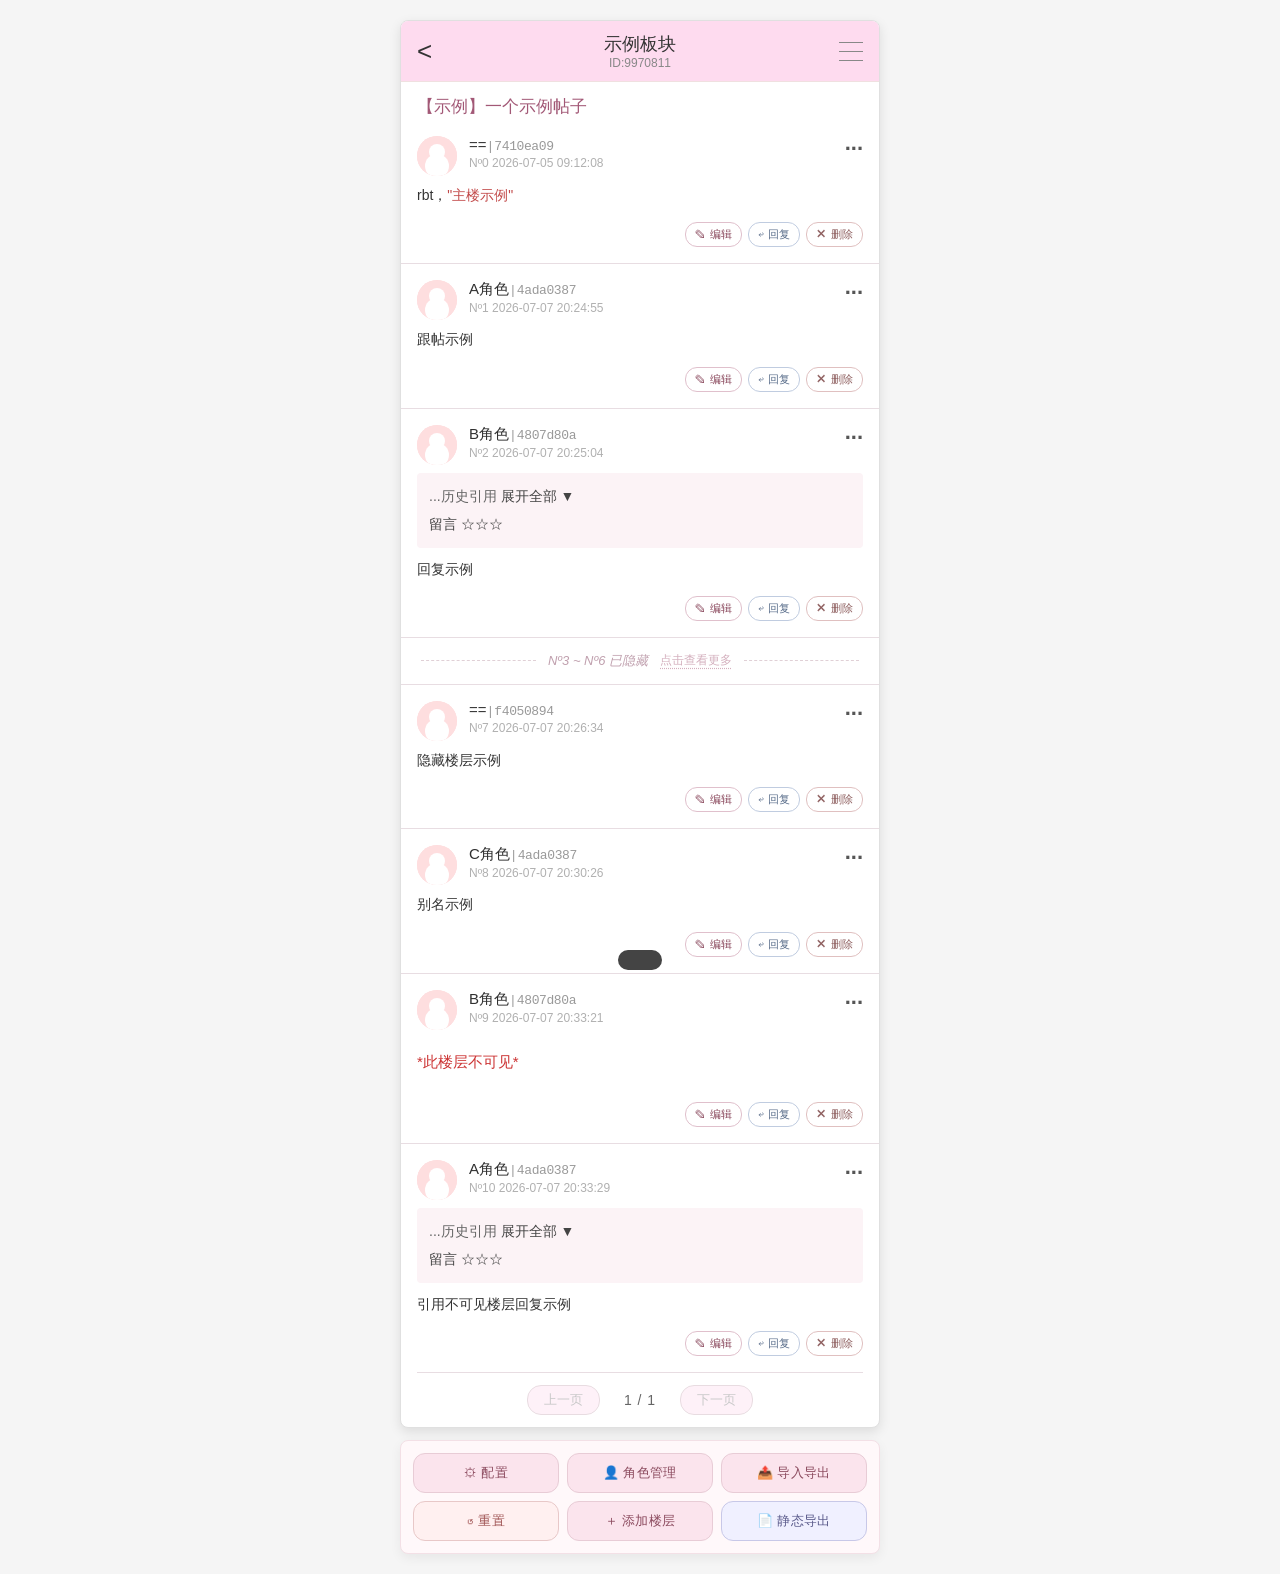
==== index.html @ 48398f57 "更新默认数据与主题：经典粉红默认、示例角色与楼层" ====
<!DOCTYPE html>
<html lang="zh-CN">
<head>
    <meta charset="UTF-8">
    <meta name="viewport" content="width=device-width, initial-scale=1.0">
    <title>粉红论坛体生成器</title>
    <link rel="stylesheet" href="theme.css">
</head>
<body>
    <div class="app-wrapper">
        <div class="app-container" id="appContainer">
            <div class="header">
                <span class="back-btn">&lt;</span>
                <div class="header-title-group">
                    <span class="header-title" id="boardTitle"></span>
                    <span class="header-id" id="boardId"></span>
                </div>
                <span class="menu-icon" aria-hidden="true">
                    <span class="bar"></span><span class="bar"></span><span class="bar"></span>
                </span>
            </div>
            <div class="post-title" id="threadTitle"></div>
            <div class="post-list" id="postList"></div>
            <div class="pagination-separator"></div>
            <div class="pagination" id="pagination">
                <button class="pagination-btn" id="btnPrevPage">上一页</button>
                <span class="pagination-info" id="pageInfo">1 / 1</span>
                <button class="pagination-btn" id="btnNextPage">下一页</button>
            </div>
        </div>
        <div class="bottom-toolbar" id="bottomToolbar">
            <div class="toolbar-col">
                <button class="toolbar-btn" id="btnEditConfig">⚙ 配置</button>
                <button class="toolbar-btn danger-btn" id="btnReset">↺ 重置</button>
            </div>
            <div class="toolbar-col">
                <button class="toolbar-btn" id="btnManageChars">👤 角色管理</button>
                <button class="toolbar-btn" id="btnAddPost">＋ 添加楼层</button>
            </div>
            <div class="toolbar-col">
                <button class="toolbar-btn" id="btnImportExport">📤 导入导出</button>
                <button class="toolbar-btn static-export-btn" id="btnExportStatic">📄 静态导出</button>
            </div>
        </div>
    </div>

    <div class="toast" id="toast" role="status" aria-live="polite"></div>

    <!-- 角色管理 -->
    <div class="modal-overlay" id="modalCharsOverlay">
        <div class="modal" id="modalChars" role="dialog" aria-modal="true" aria-labelledby="modalCharsTitle">
            <h3 id="modalCharsTitle">👤 角色库管理</h3>
            <div id="charListContainer"></div>
            <div class="form-group" style="margin-top:10px;">
                <input type="text" id="charSearch" placeholder="搜索角色或ID">
            </div>
            <div style="border-top:1px solid #eee; margin-top:10px; padding-top:10px;">
                <div class="form-row">
                    <div class="form-group form-half"><label>新角色</label><input type="text" id="newCharName" placeholder='留空默认"=="' maxlength="20"></div>
                    <div class="form-group form-half"><label>ID</label><input type="text" id="newCharId" placeholder="自动生成"></div>
                </div>
                <div class="form-actions" style="margin-top:12px;"><button class="btn-primary" id="btnAddChar">添加角色</button><button class="btn-secondary" data-close="modalCharsOverlay">关闭</button></div>
            </div>
        </div>
    </div>

    <!-- 配置编辑 -->
    <div class="modal-overlay" id="modalConfigOverlay">
        <div class="modal" id="modalConfig" role="dialog" aria-modal="true" aria-labelledby="modalConfigTitle">
            <h3 id="modalConfigTitle">⚙ 编辑板块配置</h3>
            <div class="form-group"><label>板块名称</label><input type="text" id="cfgBoardName"></div>
            <div class="form-group"><label>板块ID</label><input type="text" id="cfgBoardId" inputmode="numeric"></div>
            <div class="form-group"><label>帖子标题</label><input type="text" id="cfgThreadTitle"></div>
            <!-- 主题选择器 -->
            <div class="theme-section">
                <div class="theme-section-label">🎨 颜色主题</div>
                <div class="theme-group-label">☀️ 日间模式</div>
                <div class="preset-grid" id="presetGridDay"></div>
                <div class="theme-group-label">🎚️ 自定义色相（日间模式）</div>
                <div class="custom-hue-row">
                    <label>色相</label>
                    <input type="range" id="hueSlider" min="0" max="360" value="340" step="1">
                    <span class="hue-value" id="hueValue">340°</span>
                </div>
                <div class="theme-group-label">🌙 夜间模式</div>
                <div class="preset-grid" id="presetGridNight"></div>
            </div>
            <div class="form-actions" style="gap: 12px; justify-content: space-between;">
                <button class="btn-primary" id="btnSaveConfig" style="flex:1; max-width:48%;">保存配置</button>
                <button class="btn-secondary" data-close="modalConfigOverlay" style="flex:1; max-width:48%;">关闭</button>
            </div>
        </div>
    </div>

    <!-- 楼层编辑 (已重构：统一角色选择/新建) -->
    <div class="modal-overlay" id="modalPostOverlay">
        <div class="modal" id="modalPost" role="dialog" aria-modal="true" aria-labelledby="modalPostTitle">
            <h3 id="modalPostTitle">编辑楼层</h3>
            <input type="hidden" id="postEditIndex" value="-1">

            <!-- 角色搜索区，新增确认按钮 -->
            <div class="form-group" id="groupPresetChar">
                <label>选择 / 新建角色</label>
                <div class="search-select-wrap">
                    <input type="text" class="search-select-input" id="charSearchInput" placeholder="输入或搜索角色名（或ID）" autocomplete="off" maxlength="20">
                    <div class="search-select-list" id="charSearchList"></div>
                </div>
            </div>

            <!-- 指定/随机ID -->
            <div class="form-group" id="groupCustomId">
                <label>指定 / 随机ID</label>
                <input type="text" id="postCustomId" placeholder="留空自动生成8位hex">
            </div>

            <!-- 别名区，始终显示 -->
            <div class="form-group" id="groupAliasSelect">
                <label>选择/新建别名</label>
                <div class="search-select-wrap">
                    <input type="text" class="search-select-input" id="aliasSearchInput" placeholder="搜索或输入新别名" autocomplete="off" maxlength="20">
                    <div class="search-select-list" id="aliasSearchList"></div>
                </div>
            </div>

            <div class="form-group"><label>引用楼层</label>
                <div class="search-select-wrap" style="position:relative;">
                    <input type="text" class="search-select-input" id="refSearchInput" placeholder="搜索楼层号或内容" autocomplete="off" style="padding-right:28px;">
                    <span class="ref-clear-btn" id="refClearBtn" style="display:none;">✕</span>
                    <div class="search-select-list" id="refList"></div>
                </div>
                <input type="hidden" id="postQuoteRef" value="-1">
            </div>
            <div class="form-row">
                <div class="form-group form-half">
                    <label>楼层号 <span class="hint" id="floorNoHint">可跳过</span></label>
                    <input type="text" id="postFloorNo" inputmode="numeric" placeholder="自动">
                </div>
                <div class="form-group form-half">
                    <label>发布时间</label>
                    <input type="text" id="postTime" placeholder="2026-07-05 09:12:08">
                </div>
            </div>
            <div class="form-group"><label>内容 <span class="hint">回车自动换行，支持HTML标签</span><button class="btn-hidden-post" id="btnHiddenPost">内容不可见楼层</button></label><textarea id="postContent" placeholder="输入帖子内容..."></textarea></div>
            <div class="form-actions"><button class="btn-primary" id="btnSavePost">保存</button><button class="btn-secondary" data-close="modalPostOverlay">关闭</button></div>
        </div>
    </div>

    <!-- 导入导出 -->
    <div class="modal-overlay" id="modalImportExportOverlay">
        <div class="modal" id="modalImportExport" role="dialog" aria-modal="true" aria-labelledby="modalImportExportTitle">
            <h3 id="modalImportExportTitle">📤 导入 / 导出</h3>
            <div style="margin-bottom:20px;"><h4 style="font-size:15px;color:#8b4a5e;margin-bottom:10px;">⬇️ 导出</h4><div class="checkbox-group"><label class="checkbox-item"><input type="checkbox" id="exportConfig" checked> 配置</label><label class="checkbox-item"><input type="checkbox" id="exportData" checked> 数据（帖子+角色）</label></div><div class="form-actions" style="justify-content:flex-start;"><button class="btn-primary" id="btnExportFile">📤 导出JSON</button></div></div>
            <div style="border-top:1px solid #eee;padding-top:20px;"><h4 style="font-size:15px;color:var(--btn-text);margin-bottom:10px;">⬆️ 导入</h4><div class="file-upload-area" id="fileUploadArea"><span id="fileUploadLabel">点击选择 JSON 文件或拖拽到此处</span><input type="file" id="importFileInput" accept=".json" aria-labelledby="fileUploadLabel"></div><div class="form-actions" style="justify-content:flex-start;"><button class="btn-primary" id="btnImportFile">📥 导入JSON</button></div></div>
            <div class="form-actions"><button class="btn-secondary" data-close="modalImportExportOverlay">关闭</button></div>
        </div>
    </div>

    <!-- 头像设置（仅本地文件上传） -->
    <div class="modal-overlay" id="modalAvatarOverlay">
        <div class="modal" id="modalAvatar" style="max-width:420px;" role="dialog" aria-modal="true" aria-labelledby="modalAvatarTitle">
            <span class="modal-close" data-close="modalAvatarOverlay" aria-label="关闭">✕</span>
            <h3 id="modalAvatarTitle">🖼 设置头像</h3>
            <input type="hidden" id="avatarCharIndex" value="-1">
            <div style="text-align:center;margin-bottom:12px;">拖动图片调整裁剪位置</div>
            <div class="crop-container" id="cropContainer">
                <img id="cropImage" class="crop-image" src="" alt="头像裁剪区" style="display:none;">
            </div>
            <div style="text-align:center; margin-top:10px;">
              <label style="font-size:12px;color:#666;">缩放</label>
              <input type="range" id="cropZoom" min="0.1" max="8" step="0.1" value="1" style="width:200px;vertical-align:middle;margin-left:8px;">
            </div>
            <div class="form-group">
                <label for="avatarFile">上传本地图片</label>
                <input type="file" id="avatarFile" accept="image/*">
            </div>
            <div class="form-actions" style="justify-content:space-between;">
                <button class="btn-danger" id="btnDeleteAvatar">删除头像</button>
                <button class="btn-primary" id="btnSaveAvatar">保存头像</button>
            </div>
        </div>
    </div>

    <script>
        (function() {
            const DEFAULT_CONFIG = {
                boardName: '示例板块', boardId: '9970811',
                threadTitle: '【示例】一个示例帖子',
            };
            const DEFAULT_CHARACTERS = [
                { id: '7410ea09', name: '==', aliases: [], avatar: '', favorite: false },
                { id: '4ada0387', name: 'A角色', aliases: ['C角色'], avatar: '', favorite: false, lastAlias: 'A角色' },
                { id: '4807d80a', name: 'B角色', aliases: ['B角色'], avatar: '', favorite: false, lastAlias: 'B角色' },
                { id: 'dd0edfe0', name: '==', aliases: [], avatar: '', favorite: false, lastAlias: '==' },
                { id: '35de8faa', name: '==', aliases: [], avatar: '', favorite: false, lastAlias: '==' },
                { id: 'f3dd1890', name: '==', aliases: [], avatar: '', favorite: false, lastAlias: '==' },
                { id: 'f4050894', name: '==', aliases: ['=='], avatar: '', favorite: false, lastAlias: '==' },
                { id: 'c34e989d', name: '==', aliases: [], avatar: '', favorite: false, lastAlias: '==' },
                { id: 'db317a21', name: '==', aliases: [], avatar: '', favorite: false, lastAlias: '==' },
            ];
            const DEFAULT_POSTS = [
                { no:0, userId: '7410ea09', username: '==', time: '2026-07-05 09:12:08', content: 'rbt，<span style="color:#c24949;font-weight:500">"主楼示例"</span>' },
                { no:1, userId: '4ada0387', username: 'A角色', time: '2026-07-07 20:24:55', content: '跟帖示例' },
                { no:2, userId: '4807d80a', username: 'B角色', time: '2026-07-07 20:25:04', content: '回复示例', quote: { refNo: 1, refContent: '跟帖示例' } },
                { no:7, userId: 'f4050894', username: '==', time: '2026-07-07 20:26:34', content: '隐藏楼层示例' },
                { no:8, userId: '4ada0387', username: 'C角色', time: '2026-07-07 20:30:26', content: '别名示例' },
                { no:9, userId: '4807d80a', username: 'B角色', time: '2026-07-07 20:33:21', content: '<div style="color:#cc3333;font-size:15px;padding:12px 0;">*此楼层不可见*</div>' },
                { no:10, userId: '4ada0387', username: 'A角色', time: '2026-07-07 20:33:29', content: '引用不可见楼层回复示例', quote: { refNo: 9, refContent: '<div style="color:#cc3333;font-size:15px;padding:12px 0;">*此楼层不可见*</div>' } },
            ];

            const POSTS_PER_PAGE = 20;
            let CONFIG = JSON.parse(JSON.stringify(DEFAULT_CONFIG));
            let CHARACTERS = JSON.parse(JSON.stringify(DEFAULT_CHARACTERS));
            let POSTS = JSON.parse(JSON.stringify(DEFAULT_POSTS));
            let currentPage = 0;
            const STORAGE_KEY = 'forum_data_v8';
            const THEME_STORAGE_KEY = 'forum_theme_v8';

            // ==================== 主题系统 ====================
            const THEME_PRESETS_DAY = [
                { id: 'classic',  name: '💗 经典', hue: -2, desc: '原版配色' },
                { id: 'mint',    name: '🌿 薄荷', hue: 155, desc: '青绿系' },
                { id: 'amber',   name: '🍊 暖橙', hue: 25, desc: '温暖橘调' },
                { id: 'blueberry',name:'🫐 蓝莓', hue: 240, desc: '蓝紫系' },
            ];
            const THEME_PRESETS_NIGHT = [
                { id: 'mono',    name: '🕶️ 匿名', hue: -3, desc: '黑白灰暗色' },
                { id: 'catppuccin', name: '🍨 猫爪咖啡', hue: -8, desc: '暗紫褐 · 柔和粉彩' },
                { id: 'everforest', name: '🌲 常青森林', hue: -9, desc: '暗绿底 · 暖奶油字' },
                { id: 'plum',    name: '🍇 丝绒暗紫', hue: -5, desc: '暗紫色系' },
                { id: 'blood',   name: '🩸 血腥诅咒', hue: -6, desc: '暗血色系' },
            ];

            let currentThemeId = '';
            let currentHue = 340;
            let pendingThemeId = '';
            let pendingHue = 340;

            function hslToHex(h, s, l) {
                s /= 100; l /= 100;
                const a = s * Math.min(l, 1 - l);
                const f = n => { const k = (n + h / 30) % 12; const c = l - a * Math.max(Math.min(k - 3, 9 - k, 1), -1); return Math.round(c * 255).toString(16).padStart(2, '0'); };
                return '#' + f(0) + f(8) + f(4);
            }

            function generateThemeVars(hue) {
                const H = ((hue % 360) + 360) % 360;
                const c = (hs, s, l) => hslToHex((H + hs) % 360, s, l);
                return {
                    '--page-bg':             c(0, 12, 96),
                    '--primary-bg':          '#ffffff',
                    '--header-bg':           c(0, 52, 91),
                    '--header-border':       c(0, 25, 88),
                    '--quote-bg':            c(0, 18, 95),
                    '--quote-text':          '#444',
                    '--quote-meta':          '#666',
                    '--username-color':      '#303030',
                    '--avatar-bg':           c(0, 38, 88),
                    '--avatar-fg':           '#ffffff',
                    '--toolbar-bg':          c(0, 14, 97),
                    '--toolbar-border':      c(0, 20, 90),
                    '--btn-bg':              c(0, 30, 92),
                    '--btn-hover':           c(0, 30, 84),
                    '--btn-text':            c(0, 30, 36),
                    '--input-border':        c(0, 14, 85),
                    '--input-focus':         c(0, 40, 60),
                    '--post-title-color':    c(0, 33, 44),
                    '--post-title-hover-bg': c(0, 22, 95),
                    '--modal-title-color':   c(0, 30, 38),
                    '--modal-title-border':  c(0, 20, 90),
                    '--btn-primary-bg':      c(0, 40, 62),
                    '--btn-primary-hover':   c(0, 40, 54),
                    '--btn-primary-text':    '#fff',
                    '--pagination-border':   c(0, 22, 84),
                    '--pagination-hover-border': c(0, 22, 76),
                    '--pagination-hover-text':   c(0, 30, 32),
                    '--char-btn-border':     c(0, 22, 84),
                    '--char-btn-hover-bg':   c(0, 20, 94),
                    '--char-btn-hover-border': c(0, 30, 70),
                    '--floor-gap-dash':      c(0, 18, 88),
                    '--floor-gap-text':      c(0, 20, 72),
                    '--floor-gap-more':      c(0, 22, 76),
                    '--file-upload-bg':      c(0, 18, 96),
                    '--file-upload-border':  c(0, 20, 86),
                    '--file-upload-hover-bg':c(0, 20, 94),
                    '--checkbox-accent':     c(0, 40, 60),
                    '--input-focus-glow':    'rgba(' + [Math.round(parseInt(c(0,40,60).slice(1,3),16)), Math.round(parseInt(c(0,40,60).slice(3,5),16)), Math.round(parseInt(c(0,40,60).slice(5,7),16)), 0.08].join(',') + ')',
                    '--btn-toolbar-border':  c(0, 20, 86),
                    '--btn-toolbar-hover-border': c(0, 22, 76),
                    '--bar-color':           '#666',
                    /* 确保从暗夜切回时重置 */
                    '--text-primary':        '#333',
                    '--text-secondary':      '#888',
                    '--text-time':           '#b0b0b0',
                    '--userid-color':        '#999',
                    '--more-dots-color':     '#555',
                    '--border-color':        '#e0e0e0',
                    '--post-separator':      '#e8dde2',
                    '--modal-bg':            '#fff',
                    '--modal-overlay':       'rgba(0, 0, 0, 0.45)',
                };
            }

            function generateDarkThemeVars(hue) {
                const H = ((hue % 360) + 360) % 360;
                const c = (hs, s, l) => hslToHex((H + hs) % 360, s, l);
                return {
                    '--page-bg':             '#1a1a2e',
                    '--primary-bg':          '#222240',
                    '--header-bg':           c(0, 28, 22),
                    '--header-border':       c(0, 15, 28),
                    '--quote-bg':            c(0, 12, 20),
                    '--quote-text':          '#c0c0c0',
                    '--quote-meta':          '#999',
                    '--username-color':      '#d0d0d0',
                    '--avatar-bg':           '#c8c8d8',
                    '--avatar-fg':           c(0, 35, 48),
                    '--toolbar-bg':          '#1e1e35',
                    '--toolbar-border':      c(0, 15, 28),
                    '--btn-bg':              c(0, 20, 26),
                    '--btn-hover':           c(0, 20, 34),
                    '--btn-text':            c(0, 25, 68),
                    '--input-border':        c(0, 12, 35),
                    '--input-focus':         c(0, 35, 55),
                    '--post-title-color':    c(0, 28, 65),
                    '--post-title-hover-bg': c(0, 15, 22),
                    '--modal-title-color':   c(0, 25, 65),
                    '--modal-title-border':  c(0, 15, 28),
                    '--btn-primary-bg':      c(0, 35, 48),
                    '--btn-primary-hover':   c(0, 35, 40),
                    '--btn-primary-text':    '#fff',
                    '--pagination-border':   c(0, 18, 32),
                    '--pagination-hover-border': c(0, 18, 42),
                    '--pagination-hover-text':   c(0, 25, 62),
                    '--char-btn-border':     c(0, 18, 32),
                    '--char-btn-hover-bg':   c(0, 15, 24),
                    '--char-btn-hover-border': c(0, 25, 48),
                    '--floor-gap-dash':      c(0, 12, 32),
                    '--floor-gap-text':      c(0, 15, 48),
                    '--floor-gap-more':      c(0, 15, 52),
                    '--file-upload-bg':      c(0, 12, 22),
                    '--file-upload-border':  c(0, 15, 32),
                    '--file-upload-hover-bg':c(0, 15, 26),
                    '--checkbox-accent':     c(0, 35, 55),
                    '--input-focus-glow':    'rgba(' + [Math.round(parseInt(c(0,35,55).slice(1,3),16)), Math.round(parseInt(c(0,35,55).slice(3,5),16)), Math.round(parseInt(c(0,35,55).slice(5,7),16)), 0.15].join(',') + ')',
                    '--btn-toolbar-border':  c(0, 15, 32),
                    '--btn-toolbar-hover-border': c(0, 18, 42),
                    '--bar-color':           '#999',
                    // 暗色模式覆盖文字/边框
                    '--text-primary':        '#d8d8d8',
                    '--text-secondary':      '#a0a0a0',
                    '--text-time':           '#888',
                    '--userid-color':        '#888',
                    '--more-dots-color':     '#aaa',
                    '--border-color':        '#3a3a55',
                    '--post-separator':      '#3d3d60',
                    '--modal-bg':            '#222240',
                    '--modal-overlay':       'rgba(0,0,0,0.65)',
                };
            }

            function generateMonoDarkThemeVars() {
                return {
                    '--page-bg':             '#111111',
                    '--primary-bg':          '#1e1e1e',
                    '--header-bg':           '#181818',
                    '--header-border':       '#333',
                    '--quote-bg':            '#2a2a2a',
                    '--quote-text':          '#c0c0c0',
                    '--quote-meta':          '#999',
                    '--username-color':      '#d8d8d8',
                    '--avatar-bg':           '#d0d0d0',
                    '--avatar-fg':           '#666',
                    '--toolbar-bg':          '#181818',
                    '--toolbar-border':      '#333',
                    '--btn-bg':              '#2a2a2a',
                    '--btn-hover':           '#383838',
                    '--btn-text':            '#c8c8c8',
                    '--input-border':        '#3a3a3a',
                    '--input-focus':         '#777',
                    '--post-title-color':    '#c8c8c8',
                    '--post-title-hover-bg': '#242424',
                    '--modal-title-color':   '#c8c8c8',
                    '--modal-title-border':  '#333',
                    '--btn-primary-bg':      '#4a4a4a',
                    '--btn-primary-hover':   '#5a5a5a',
                    '--btn-primary-text':    '#e8e8e8',
                    '--pagination-border':   '#333',
                    '--pagination-hover-border': '#555',
                    '--pagination-hover-text':   '#ccc',
                    '--char-btn-border':     '#3a3a3a',
                    '--char-btn-hover-bg':   '#2a2a2a',
                    '--char-btn-hover-border': '#666',
                    '--floor-gap-dash':      '#333',
                    '--floor-gap-text':      '#777',
                    '--floor-gap-more':      '#888',
                    '--file-upload-bg':      '#222',
                    '--file-upload-border':  '#3a3a3a',
                    '--file-upload-hover-bg':'#282828',
                    '--checkbox-accent':     '#999',
                    '--input-focus-glow':    'rgba(255,255,255,0.08)',
                    '--btn-toolbar-border':  '#3a3a3a',
                    '--btn-toolbar-hover-border': '#666',
                    '--bar-color':           '#999',
                    '--text-primary':        '#ddd',
                    '--text-secondary':      '#aaa',
                    '--text-time':           '#888',
                    '--userid-color':        '#999',
                    '--more-dots-color':     '#aaa',
                    '--border-color':        '#333',
                    '--post-separator':      '#4a4a4a',
                    '--modal-bg':            '#1e1e1e',
                    '--modal-overlay':       'rgba(0,0,0,0.75)',
                };
            }

            function generateCatppuccinThemeVars() {
                /* Catppuccin Mocha — catppuccin.com/palette */
                return {
                    '--page-bg':             '#0e0e18',
                    '--primary-bg':          '#313244',
                    '--header-bg':           '#1e1e2e',
                    '--header-border':       '#45475a',
                    '--quote-bg':            '#252538',
                    '--quote-text':          '#bac2de',
                    '--quote-meta':          '#6c7086',
                    '--username-color':      '#cdd6f4',
                    '--avatar-bg':           '#d8d8e8',
                    '--avatar-fg':           '#989bd8',
                    '--toolbar-bg':          '#141620',
                    '--toolbar-border':      '#45475a',
                    '--btn-bg':              '#252538',
                    '--btn-hover':           '#45475a',
                    '--btn-text':            '#cdd6f4',
                    '--input-border':        '#45475a',
                    '--input-focus':         '#b4befe',
                    '--post-title-color':    '#a6adc8',
                    '--post-title-hover-bg': '#252538',
                    '--modal-title-color':   '#a6adc8',
                    '--modal-title-border':  '#45475a',
                    '--btn-primary-bg':      '#b4befe',
                    '--btn-primary-hover':   '#c4ceff',
                    '--btn-primary-text':    '#0e0e18',
                    '--pagination-border':   '#45475a',
                    '--pagination-hover-border': '#b4befe',
                    '--pagination-hover-text':   '#b4befe',
                    '--char-btn-border':     '#45475a',
                    '--char-btn-hover-bg':   '#252538',
                    '--char-btn-hover-border': '#b4befe',
                    '--floor-gap-dash':      '#45475a',
                    '--floor-gap-text':      '#6c7086',
                    '--floor-gap-more':      '#7f849c',
                    '--file-upload-bg':      '#1e1e2e',
                    '--file-upload-border':  '#45475a',
                    '--file-upload-hover-bg':'#252538',
                    '--checkbox-accent':     '#b4befe',
                    '--input-focus-glow':    'rgba(180,190,254,0.20)',
                    '--btn-toolbar-border':  '#45475a',
                    '--btn-toolbar-hover-border': '#b4befe',
                    '--bar-color':           '#a6adc8',
                    '--text-primary':        '#cdd6f4',
                    '--text-secondary':      '#a6adc8',
                    '--text-time':           '#6c7086',
                    '--userid-color':        '#6c7086',
                    '--more-dots-color':     '#7f849c',
                    '--border-color':        '#45475a',
                    '--post-separator':      '#45475a',
                    '--modal-bg':            '#1e1e2e',
                    '--modal-overlay':       'rgba(0,0,0,0.75)',
                };
            }

            function generateEverforestThemeVars() {
                /* Everforest Dark — github.com/sainnhe/everforest */
                return {
                    '--page-bg':             '#1e282c',
                    '--primary-bg':          '#3a4840',
                    '--header-bg':           '#2d353b',
                    '--header-border':       '#3d5245',
                    '--quote-bg':            '#2a3832',
                    '--quote-text':          '#d3c6aa',
                    '--quote-meta':          '#7a9080',
                    '--username-color':      '#d3c6aa',
                    '--avatar-bg':           '#d8dcd0',
                    '--avatar-fg':           '#6a9688',
                    '--toolbar-bg':          '#182820',
                    '--toolbar-border':      '#414b50',
                    '--btn-bg':              '#2a3832',
                    '--btn-hover':           '#3a4a42',
                    '--btn-text':            '#d3c6aa',
                    '--input-border':        '#414b50',
                    '--input-focus':         '#7fbbb3',
                    '--post-title-color':    '#83c092',
                    '--post-title-hover-bg': '#2a3832',
                    '--modal-title-color':   '#83c092',
                    '--modal-title-border':  '#414b50',
                    '--btn-primary-bg':      '#7fbbb3',
                    '--btn-primary-hover':   '#8fccc4',
                    '--btn-primary-text':    '#1e282c',
                    '--pagination-border':   '#414b50',
                    '--pagination-hover-border': '#7fbbb3',
                    '--pagination-hover-text':   '#7fbbb3',
                    '--char-btn-border':     '#414b50',
                    '--char-btn-hover-bg':   '#2a3832',
                    '--char-btn-hover-border': '#7fbbb3',
                    '--floor-gap-dash':      '#7a9080',
                    '--floor-gap-text':      '#7a9080',
                    '--floor-gap-more':      '#8a9a8c',
                    '--file-upload-bg':      '#2d353b',
                    '--file-upload-border':  '#414b50',
                    '--file-upload-hover-bg':'#2a3832',
                    '--checkbox-accent':     '#7fbbb3',
                    '--input-focus-glow':    'rgba(127,187,179,0.18)',
                    '--btn-toolbar-border':  '#414b50',
                    '--btn-toolbar-hover-border': '#7fbbb3',
                    '--bar-color':           '#8a9a8c',
                    '--text-primary':        '#d3c6aa',
                    '--text-secondary':      '#859289',
                    '--text-time':           '#859289',
                    '--userid-color':        '#859289',
                    '--more-dots-color':     '#9da9a0',
                    '--border-color':        '#3d5245',
                    '--post-separator':      '#6f8d72',
                    '--modal-bg':            '#2d353b',
                    '--modal-overlay':       'rgba(0,0,0,0.72)',
                };
            }

            function generatePlumDarkThemeVars() {
                return {
                    '--page-bg':             '#14101a',
                    '--primary-bg':          '#1a1422',
                    '--header-bg':           '#120f18',
                    '--header-border':       '#2e1f3a',
                    '--quote-bg':            '#211428',
                    '--quote-text':          '#d0c0e0',
                    '--quote-meta':          '#a890b8',
                    '--username-color':      '#e0d0f0',
                    '--avatar-bg':           '#d8d0e0',
                    '--avatar-fg':           '#7a5088',
                    '--toolbar-bg':          '#120f18',
                    '--toolbar-border':      '#2e1f3a',
                    '--btn-bg':              '#261a30',
                    '--btn-hover':           '#342040',
                    '--btn-text':            '#d0b8e0',
                    '--input-border':        '#302840',
                    '--input-focus':         '#6a2c6b',
                    '--post-title-color':    '#c8a8d8',
                    '--post-title-hover-bg': '#1f1828',
                    '--modal-title-color':   '#c8a8d8',
                    '--modal-title-border':  '#2e1f3a',
                    '--btn-primary-bg':      '#6a2c6b',
                    '--btn-primary-hover':   '#7d3880',
                    '--btn-primary-text':    '#f2d7f7',
                    '--pagination-border':   '#2e1f3a',
                    '--pagination-hover-border': '#5a3070',
                    '--pagination-hover-text':   '#d8c0e8',
                    '--char-btn-border':     '#302840',
                    '--char-btn-hover-bg':   '#261a30',
                    '--char-btn-hover-border': '#7a4090',
                    '--floor-gap-dash':      '#2e1f3a',
                    '--floor-gap-text':      '#786088',
                    '--floor-gap-more':      '#887098',
                    '--file-upload-bg':      '#1a1422',
                    '--file-upload-border':  '#302840',
                    '--file-upload-hover-bg':'#221a2c',
                    '--checkbox-accent':     '#7d3880',
                    '--input-focus-glow':    'rgba(106,44,107,0.18)',
                    '--btn-toolbar-border':  '#302840',
                    '--btn-toolbar-hover-border': '#7a4090',
                    '--bar-color':           '#a890b8',
                    '--text-primary':        '#e0d4ec',
                    '--text-secondary':      '#b8a0c8',
                    '--text-time':           '#9880a8',
                    '--userid-color':        '#a890b8',
                    '--more-dots-color':     '#c0a8d0',
                    '--border-color':        '#2e1f3a',
                    '--post-separator':      '#322540',
                    '--modal-bg':            '#1a1422',
                    '--modal-overlay':       'rgba(0,0,0,0.72)',
                };
            }

            function generateBloodDarkThemeVars() {
                return {
                    /* 纯黑底 */
                    '--page-bg':             '#000000',
                    '--primary-bg':          '#0a0101',
                    '--header-bg':           '#cc0000',
                    '--header-border':       '#ff0000',
                    '--quote-bg':            '#330808',
                    '--quote-text':          '#ffcccc',
                    '--quote-meta':          '#ff6666',
                    '--username-color':      '#ff8888',
                    '--avatar-bg':           '#e0d0d0',
                    '--avatar-fg':           '#cc4444',
                    '--toolbar-bg':          '#0a0000',
                    '--toolbar-border':      '#dd0000',
                    /* 鲜红 */
                    '--btn-bg':              '#220404',
                    '--btn-hover':           '#550808',
                    '--btn-text':            '#ff9999',
                    '--input-border':        '#550808',
                    '--input-focus':         '#ff0000',
                    '--post-title-color':    '#ff6666',
                    '--post-title-hover-bg': '#110303',
                    '--modal-title-color':   '#ff6666',
                    '--modal-title-border':  '#aa0000',
                    '--btn-primary-bg':      '#ee0000',
                    '--btn-primary-hover':   '#ff3333',
                    '--btn-primary-text':    '#ffffff',
                    '--pagination-border':   '#aa0000',
                    '--pagination-hover-border': '#ee0000',
                    '--pagination-hover-text':   '#ffcccc',
                    '--char-btn-border':     '#550808',
                    '--char-btn-hover-bg':   '#220404',
                    '--char-btn-hover-border': '#ff0000',
                    '--floor-gap-dash':      '#ee1111',
                    '--floor-gap-text':      '#ff5555',
                    '--floor-gap-more':      '#ff6666',
                    '--file-upload-bg':      '#0a0101',
                    '--file-upload-border':  '#770808',
                    '--file-upload-hover-bg':'#180505',
                    '--checkbox-accent':     '#ff0000',
                    '--input-focus-glow':    'rgba(255,0,0,0.35)',
                    '--btn-toolbar-border':  '#550808',
                    '--btn-toolbar-hover-border': '#ff0000',
                    '--bar-color':           '#ffaaaa',
                    /* 文字 */
                    '--text-primary':        '#eed8d8',
                    '--text-secondary':      '#eed8d8',
                    '--text-time':           '#dd4444',
                    '--userid-color':        '#dd5555',
                    '--more-dots-color':     '#ee7777',
                    '--border-color':        '#cc0000',
                    '--post-separator':      '#660808',
                    '--modal-bg':            '#0a0101',
                    '--modal-overlay':       'rgba(0,0,0,0.82)',
                };
            }

            function applyTheme(themeVars) {
                const root = document.documentElement;
                Object.entries(themeVars).forEach(([key, val]) => {
                    root.style.setProperty(key, val);
                });
            }

            function clearThemeOverrides() {
                const root = document.documentElement;
                const allVars = [
                    ...Object.keys(generateThemeVars(340)),
                    ...Object.keys(generateDarkThemeVars(340)),
                    ...Object.keys(generateMonoDarkThemeVars()),
                    ...Object.keys(generateCatppuccinThemeVars()),
                    ...Object.keys(generateEverforestThemeVars()),
                    ...Object.keys(generatePlumDarkThemeVars()),
                    ...Object.keys(generateBloodDarkThemeVars())
                ];
                allVars.forEach(v => root.style.removeProperty(v));
            }

            function setTheme(themeId, hue) {
                currentThemeId = themeId;
                currentHue = hue;
                if (themeId === 'classic') {
                    clearThemeOverrides();
                } else {
                    let vars;
                    if (themeId === 'dark') {
                        vars = generateDarkThemeVars(hue >= 0 ? hue : 340);
                    } else if (themeId === 'mono') {
                        vars = generateMonoDarkThemeVars();
                    } else if (themeId === 'catppuccin') {
                        vars = generateCatppuccinThemeVars();
                    } else if (themeId === 'everforest') {
                        vars = generateEverforestThemeVars();
                    } else if (themeId === 'plum') {
                        vars = generatePlumDarkThemeVars();
                    } else if (themeId === 'blood') {
                        vars = generateBloodDarkThemeVars();
                    } else {
                        vars = generateThemeVars(hue);
                    }
                    applyTheme(vars);
                }
                saveThemePreference();
                updatePresetUI();
                updateHueSlider();
                renderAll();
            }

            function saveThemePreference() {
                try {
                    localStorage.setItem(THEME_STORAGE_KEY, JSON.stringify({
                        themeId: currentThemeId,
                        hue: currentHue
                    }));
                } catch(e) {}
            }

            function loadThemePreference() {
                try {
                    const raw = localStorage.getItem(THEME_STORAGE_KEY);
                    if (raw) {
                        const data = JSON.parse(raw);
                        if (data.themeId) {
                            setTheme(data.themeId, data.hue != null ? data.hue : 340);
                            return;
                        }
                    }
                } catch(e) {}
                // 无偏好时使用 :root 默认经典粉红，不覆盖
            }

            function updatePresetUI() {
                document.querySelectorAll('.preset-tile').forEach(tile => {
                    tile.classList.toggle('active', tile.dataset.themeId === currentThemeId);
                });
            }

            function updateHueSlider() {
                const slider = document.getElementById('hueSlider');
                const valSpan = document.getElementById('hueValue');
                if (slider && valSpan) {
                    if (pendingHue < 0) {
                        slider.value = 340;
                        valSpan.textContent = '未选择';
                        valSpan.classList.add('inactive');
                    } else {
                        slider.value = pendingHue;
                        valSpan.textContent = pendingHue + '°';
                        valSpan.classList.remove('inactive');
                    }
                }
            }

            function getCurrentThemeCSS() {
                // 返回当前主题的 CSS 变量定义字符串，用于静态导出
                const root = document.documentElement;
                const style = getComputedStyle(root);
                const vars = [
                    '--page-bg','--primary-bg','--header-bg','--header-border','--quote-bg',
                    '--quote-text','--quote-meta','--username-color','--avatar-bg','--avatar-fg',
                    '--toolbar-bg','--toolbar-border','--btn-bg','--btn-hover','--btn-text',
                    '--input-border','--input-focus','--post-title-color','--post-title-hover-bg',
                    '--modal-title-color','--modal-title-border','--btn-primary-bg','--btn-primary-hover',
                    '--btn-primary-text','--pagination-border','--pagination-hover-border',
                    '--pagination-hover-text','--char-btn-border','--char-btn-hover-bg',
                    '--char-btn-hover-border','--floor-gap-dash','--floor-gap-text','--floor-gap-more',
                    '--file-upload-bg','--file-upload-border','--file-upload-hover-bg',
                    '--checkbox-accent','--input-focus-glow','--btn-toolbar-border','--btn-toolbar-hover-border',
                    '--border-color','--post-separator','--text-primary','--text-secondary',
                    '--text-time','--userid-color','--more-dots-color','--modal-bg','--modal-overlay',
                    '--bar-color',
                ];
                const lines = vars.map(v => {
                    const val = style.getPropertyValue(v).trim();
                    return val ? '            ' + v + ':' + val + ';' : '';
                }).filter(Boolean);
                return lines.join('\n');
            }
            // ==================== 主题系统结束 ====================

            const $boardTitle = document.getElementById('boardTitle');
            const $boardId = document.getElementById('boardId');
            const $threadTitle = document.getElementById('threadTitle');
            const $postList = document.getElementById('postList');
            const $toast = document.getElementById('toast');

            function generateRandomId() { return Array.from({length:8}, ()=>'0123456789abcdef'[Math.floor(Math.random()*16)]).join(''); }
            function escapeHtml(s) { return String(s).replace(/[&<>"']/g, m=>({'&':'&amp;','<':'&lt;','>':'&gt;','"':'&quot;',"'":'&#039;'})[m]); }
            function stripHtml(h) { const d=document.createElement('div'); d.innerHTML=h; return d.textContent||''; }
            function truncateText(t,l=80) { const p=stripHtml(t); return p.length>l?p.slice(0,l)+'...':p; }
            function nowTimeStr() { const d=new Date(); const pad=n=>String(n).padStart(2,'0'); return `${d.getFullYear()}-${pad(d.getMonth()+1)}-${pad(d.getDate())} ${pad(d.getHours())}:${pad(d.getMinutes())}:${pad(d.getSeconds())}`; }
            function findCharById(id) { return CHARACTERS.find(c=>c.id===id); }
            function findPostByNo(floorNo) { return POSTS.find(p=>p.no===floorNo); }
            function findPostIndexByNo(floorNo) { return POSTS.findIndex(p=>p.no===floorNo); }
            function getNextFloorNo() { if(POSTS.length===0)return 0; return Math.max(...POSTS.map(p=>p.no||0))+1; }
            function getSearchSnippet(content, query, maxLen) {
                maxLen = maxLen || 22;
                let div = document.createElement('div');
                div.innerHTML = content;
                let text = div.textContent || '';
                let compactAll = text.replace(/\s+/g, ' ');
                if (!compactAll.trim()) return '';

                if (!query) {
                    let s = compactAll.trim();
                    return s.length > maxLen ? s.slice(0, maxLen) + '…' : s;
                }

                let ql = query.toLowerCase();
                let lines = text.split('\n');
                let foundLine = '', foundPos = -1;

                for (let i = 0; i < lines.length; i++) {
                    let li = lines[i].trim();
                    if (!li) continue;
                    let pos = li.toLowerCase().indexOf(ql);
                    if (pos !== -1) { foundLine = li; foundPos = pos; break; }
                }

                if (foundPos === -1) {
                    let idx = compactAll.toLowerCase().indexOf(ql);
                    if (idx === -1) {
                        let ss = compactAll.trim();
                        return ss.length > maxLen ? ss.slice(0, maxLen) + '…' : ss;
                    }
                    foundLine = compactAll;
                    foundPos = idx;
                }

                let half = Math.floor((maxLen - query.length) / 2);
                let start = Math.max(0, foundPos - half);
                let end = Math.min(foundLine.length, start + maxLen);
                if (end - start < maxLen) start = Math.max(0, end - maxLen);
                let snippet = foundLine.slice(start, end).trim();
                if (start > 0) snippet = '…' + snippet;
                if (end < foundLine.length) snippet = snippet + '…';
                return snippet;
            }

            let toastTimer;
            function showToast(msg,type='') { clearTimeout(toastTimer); $toast.textContent=msg; $toast.className='toast '+type+' show'; toastTimer=setTimeout(()=>$toast.classList.remove('show'),2000); }

            function saveToStorage() { try{localStorage.setItem(STORAGE_KEY,JSON.stringify({config:CONFIG,characters:CHARACTERS,posts:POSTS}));}catch(e){} }
            function loadFromStorage() { try{const r=localStorage.getItem(STORAGE_KEY); if(r){const d=JSON.parse(r); if(d.config)CONFIG=d.config; if(d.characters)CHARACTERS=d.characters; if(d.posts)POSTS=d.posts; return true;}}catch(e){} return false; }
            function resetToDefault() { CONFIG=JSON.parse(JSON.stringify(DEFAULT_CONFIG)); CHARACTERS=JSON.parse(JSON.stringify(DEFAULT_CHARACTERS)); POSTS=JSON.parse(JSON.stringify(DEFAULT_POSTS)); saveToStorage(); setTheme('classic', -2); renderAll(); showToast('已重置','warning'); }

            function autoFixPosts() {
                let changed=false;
                // 迁移：为没有 no 的帖子按数组位置赋值，同时将旧 index-based refNo 转为 no-based
                POSTS.forEach((p,i)=>{
                    if(p.no===undefined) { p.no=i; changed=true; }
                    if(p.quote && p.quote.refNo>=0 && p.quote.refNo<POSTS.length) {
                        const target=POSTS.find(t=>t.no===p.quote.refNo);
                        if(!target) { p.quote.refNo=POSTS[p.quote.refNo]?POSTS[p.quote.refNo].no:p.quote.refNo; changed=true; }
                    }
                });
                // 按 no 排序
                const sorted=POSTS.slice().sort((a,b)=>a.no-b.no);
                if(sorted.some((p,i)=>p!==POSTS[i])) { POSTS.length=0; POSTS.push(...sorted); changed=true; }
                // 再次修正引用（排序后 refNo 应该已经是 no-based了，但旧数据需要）
                POSTS.forEach(p=>{ if(p.quote&&p.quote.refNo>=0&&!findPostByNo(p.quote.refNo)) { p.quote.refNo=-1; changed=true; } });
                POSTS.forEach(p=>{ if(!p.userId && p.username) { let c=findCharById(p.username); if(!c){ const nid=generateRandomId(); CHARACTERS.push({id:nid, name:p.username, aliases:[], avatar:'', favorite:false}); p.userId=nid; } else p.userId=c.id; changed=true; } });
                CHARACTERS.forEach(c=>{ if(c.favorite===undefined) { c.favorite=false; changed=true; } });
                if(changed) saveToStorage();
            }

            function renderHeader() { $boardTitle.textContent=CONFIG.boardName; $boardId.textContent='ID:'+CONFIG.boardId; $threadTitle.textContent=CONFIG.threadTitle; }

            function getAvatarSrc(char) {
                if (char && char.avatar && (char.avatar.startsWith('data:') || char.avatar.startsWith('http'))) return char.avatar;
                const root = document.documentElement;
                let bg = root.style.getPropertyValue('--avatar-bg').trim();
                if (!bg) bg = '#fededf';
                let fg = root.style.getPropertyValue('--avatar-fg').trim();
                if (!fg) fg = '#ffffff';
                const bgColor = bg.replace('#', '%23');
                const fgColor = fg.replace('#', '%23');
                return `data:image/svg+xml,%3Csvg xmlns='http://www.w3.org/2000/svg' viewBox='0 0 100 100'%3E%3Crect width='100' height='100' fill='${bgColor}'/%3E%3Ccircle cx='50' cy='40' r='20' fill='${fgColor}'/%3E%3Ccircle cx='50' cy='75' r='30' fill='${fgColor}'/%3E%3C/svg%3E`;
            }

            function buildQuoteBlock(quote,refPost,refNo) {
                const c=document.createElement('div'); c.className='quote-container';
                c.innerHTML=`<div class="quote-header" aria-expanded="false"><span class="history-label">...历史引用</span><span class="toggle-text">展开全部 ▼</span></div><div class="quote-content is-hidden">${quote.refContent}<div class="inner-post-footer">Nº${refNo} ☆☆☆ ${escapeHtml(refPost.username||'==')}|${escapeHtml(refPost.userId||'????')} 于${escapeHtml(refPost.time)} 留言 ☆☆☆</div><div class="collapse-btn" aria-expanded="true">...隐藏 ▲</div></div><div class="quote-bottom-msg">留言 ☆☆☆</div>`;
                return c;
            }

            function renderPostsPage(page) {
                const totalPages = Math.ceil(POSTS.length / POSTS_PER_PAGE) || 1;
                if (page < 0) page = 0;
                if (page >= totalPages) page = totalPages - 1;
                currentPage = page;
                const start = page * POSTS_PER_PAGE;
                const end = Math.min(start + POSTS_PER_PAGE, POSTS.length);
                const pagePosts = POSTS.slice(start, end);

                $postList.innerHTML='';

                // 页首省略：与上一页最后一帖有跳跃
                if (start > 0) {
                    const prevNo = POSTS[start - 1].no;
                    const currNo = pagePosts[0].no;
                    if (currNo - prevNo > 1) {
                        const gap = document.createElement('div');
                        gap.className = 'floor-gap';
                        gap.innerHTML = `<span class="floor-gap-text">Nº${prevNo + 1} ~ Nº${currNo - 1} 已隐藏</span><span class="floor-gap-more">点击查看更多</span>`;
                        $postList.appendChild(gap);
                    }
                }

                let prevNo = null;
                pagePosts.forEach((p,idx)=>{
                    const arrIdx = start + idx;

                    // 帖间省略
                    if (prevNo !== null && p.no - prevNo > 1) {
                        const gap = document.createElement('div');
                        gap.className = 'floor-gap';
                        gap.innerHTML = `<span class="floor-gap-text">Nº${prevNo + 1} ~ Nº${p.no - 1} 已隐藏</span><span class="floor-gap-more">点击查看更多</span>`;
                        $postList.appendChild(gap);
                    }
                    prevNo = p.no;

                    const d=document.createElement('div'); d.className='post-item';
                    const char = findCharById(p.userId);
                    const avatarSrc = getAvatarSrc(char);
                    d.innerHTML=`<div class="post-header"><img class="avatar" src="${avatarSrc}" alt="头像"><div class="user-info"><div class="username-row"><span class="username">${escapeHtml(p.username||'==')}</span><span class="user-id-separator">|</span><span class="user-id">${escapeHtml(p.userId||'????????')}</span></div><div class="time-row">Nº${p.no} ${escapeHtml(p.time)}</div></div><span class="more-btn" aria-label="更多操作">...</span></div><div class="post-content"></div><div class="post-actions"><button class="post-action-btn btn-edit" data-action="edit" data-index="${arrIdx}">✎ 编辑</button><button class="post-action-btn btn-reply" data-action="reply" data-index="${arrIdx}">↩ 回复</button><button class="post-action-btn btn-delete" data-action="delete" data-index="${arrIdx}">✕ 删除</button></div>`;
                    const contentDiv=d.querySelector('.post-content');
                    if(p.quote && p.quote.refNo>=0){
                        const refPost = findPostByNo(p.quote.refNo);
                        if(refPost) contentDiv.appendChild(buildQuoteBlock(p.quote, refPost, p.quote.refNo));
                    }
                    const body=document.createElement('div'); body.innerHTML=p.content; contentDiv.appendChild(body);
                    $postList.appendChild(d);
                });

                document.getElementById('pageInfo').textContent = `${page+1} / ${totalPages}`;
                const prevBtn = document.getElementById('btnPrevPage');
                const nextBtn = document.getElementById('btnNextPage');
                prevBtn.classList.toggle('disabled', page === 0);
                nextBtn.classList.toggle('disabled', page >= totalPages - 1);
            }

            function adjustPageAfterChange() {
                const totalPages = Math.ceil(POSTS.length / POSTS_PER_PAGE) || 1;
                if (currentPage >= totalPages) currentPage = totalPages - 1;
                renderPostsPage(currentPage);
            }

            function renderAll() { renderHeader(); renderPostsPage(currentPage); updateCharSearchList(); updateCharListInModal(); }

            let lastFocusedEl = null, bodyScrollY = 0;
            function openModal(id) {
                lastFocusedEl = document.activeElement;
                bodyScrollY = window.scrollY;
                const modal = document.getElementById(id);
                modal.classList.add('active');
                document.body.style.position = 'fixed';
                document.body.style.top = -bodyScrollY + 'px';
                document.body.style.width = '100%';
                const focusTarget = modal.querySelector('[autofocus]') || modal.querySelector('button, input, [tabindex]');
                if (focusTarget) setTimeout(() => focusTarget.focus(), 50);
            }
            function closeModal(id) {
                document.getElementById(id).classList.remove('active');
                document.body.style.position = '';
                document.body.style.top = '';
                document.body.style.width = '';
                window.scrollTo(0, bodyScrollY);
                if (lastFocusedEl) setTimeout(() => lastFocusedEl.focus(), 50);
            }
            function closeAllModals() {
                document.querySelectorAll('.modal-overlay').forEach(o => o.classList.remove('active'));
                document.body.style.position = '';
                document.body.style.top = '';
                document.body.style.width = '';
                window.scrollTo(0, bodyScrollY);
                if (lastFocusedEl) setTimeout(() => lastFocusedEl.focus(), 50);
            }

            document.querySelectorAll('.modal-overlay').forEach(overlay => {
                overlay.addEventListener('click', function(e) { if (e.target === overlay) { /* do nothing */ } });
            });
            document.addEventListener('click', e => {
                const closeBtn = e.target.closest('[data-close]');
                if (closeBtn) { const targetId = closeBtn.getAttribute('data-close'); if(targetId) closeModal(targetId); }
            });
            document.addEventListener('keydown', e => { if(e.key==='Escape') closeAllModals(); });

            document.getElementById('btnPrevPage').addEventListener('click', ()=>{ if(currentPage>0) renderPostsPage(currentPage-1); });
            document.getElementById('btnNextPage').addEventListener('click', ()=>{ const total=Math.ceil(POSTS.length/POSTS_PER_PAGE)||1; if(currentPage<total-1) renderPostsPage(currentPage+1); });

            // 头像裁剪与上传
            let cropImageObj = null;
            let cropOffsetX = 0, cropOffsetY = 0;
            let cropScale = 1;
            let isDragging = false, dragStartX = 0, dragStartY = 0;

            function setCropImage(src) {
                const img = document.getElementById('cropImage');
                if (src) {
                    img.src = src;
                    img.style.display = 'block';
                    cropImageObj = img;
                    cropOffsetX = 0; cropOffsetY = 0; cropScale = 1;
                    document.getElementById('cropZoom').value = 1;
                    updateCropPosition();
                } else {
                    img.src = '';
                    img.style.display = 'none';
                    cropImageObj = null;
                }
            }

            function updateCropPosition() {
                if (!cropImageObj) return;
                cropImageObj.style.transform = `translate(calc(-50% + ${cropOffsetX}px), calc(-50% + ${cropOffsetY}px)) scale(${cropScale})`;
            }

            const cropContainer = document.getElementById('cropContainer');
            cropContainer.addEventListener('mousedown', (e) => {
                if (!cropImageObj) return;
                isDragging = true;
                dragStartX = e.clientX - cropOffsetX;
                dragStartY = e.clientY - cropOffsetY;
                e.preventDefault();
            });
            window.addEventListener('mousemove', (e) => {
                if (!isDragging || !cropImageObj) return;
                cropOffsetX = e.clientX - dragStartX;
                cropOffsetY = e.clientY - dragStartY;
                updateCropPosition();
            });
            window.addEventListener('mouseup', () => { isDragging = false; });

            // touch 事件（移动端拖拽）
            cropContainer.addEventListener('touchstart', (e) => {
                if (!cropImageObj) return;
                isDragging = true;
                dragStartX = e.touches[0].clientX - cropOffsetX;
                dragStartY = e.touches[0].clientY - cropOffsetY;
                e.preventDefault();
            });
            window.addEventListener('touchmove', (e) => {
                if (!isDragging || !cropImageObj) return;
                cropOffsetX = e.touches[0].clientX - dragStartX;
                cropOffsetY = e.touches[0].clientY - dragStartY;
                updateCropPosition();
                e.preventDefault();
            });
            window.addEventListener('touchend', () => { isDragging = false; });

            function getCroppedAvatar(callback) {
              if (!cropImageObj) return callback('');
                const container = cropContainer;
                const size = container.offsetWidth;
                const canvas = document.createElement('canvas');
                canvas.width = size;
                canvas.height = size;
                const ctx = canvas.getContext('2d');
                const img = cropImageObj;
                const naturalW = img.naturalWidth;
                const naturalH = img.naturalHeight;
                const displayW = img.offsetWidth * cropScale;
                const displayH = img.offsetHeight * cropScale;
                if (displayW === 0 || displayH === 0) return callback('');
                const scaleX = naturalW / displayW;
                const scaleY = naturalH / displayH;
                const imgCenterX = (displayW / 2) + cropOffsetX;
                const imgCenterY = (displayH / 2) + cropOffsetY;
                const sx = (imgCenterX - size / 2) * scaleX;
                const sy = (imgCenterY - size / 2) * scaleY;
                const sw = size * scaleX;
                const sh = size * scaleY;
                ctx.drawImage(img, sx, sy, sw, sh, 0, 0, size, size);
                callback(canvas.toDataURL('image/png'));
            }

            function openAvatarModal(charIndex) {
                document.getElementById('avatarCharIndex').value = charIndex;
                document.getElementById('avatarFile').value = '';
                const ch = CHARACTERS[charIndex];
                setCropImage(ch.avatar || '');
                openModal('modalAvatarOverlay');
            }

            // 文件选择即加载到裁剪区
            document.getElementById('avatarFile').addEventListener('change', function(){
                const file = this.files[0];
                if (!file) return;
                const reader = new FileReader();
                reader.onload = function(e) {
                    setCropImage(e.target.result);
                };
                reader.readAsDataURL(file);
            });

            document.getElementById('btnSaveAvatar').addEventListener('click', function(){
                const idx = parseInt(document.getElementById('avatarCharIndex').value);
                if (isNaN(idx) || idx<0) return;
                if (!cropImageObj) { showToast('请先选择图片','warning'); return; }
                getCroppedAvatar((dataUrl) => {
                    CHARACTERS[idx].avatar = dataUrl;
                    saveToStorage();
                    renderAll();
                    updateCharListInModal();
                    closeModal('modalAvatarOverlay');
                    showToast('头像已更新','success');
                });
            });

            document.getElementById('btnDeleteAvatar').addEventListener('click', function(){
                const idx = parseInt(document.getElementById('avatarCharIndex').value);
                if (isNaN(idx) || idx<0) return;
                CHARACTERS[idx].avatar = '';
                saveToStorage();
                renderAll();
                updateCharListInModal();
                closeModal('modalAvatarOverlay');
                showToast('头像已删除','warning');
            });

            document.getElementById('cropZoom').addEventListener('input', function() {
                cropScale = parseFloat(this.value);
                updateCropPosition();
            });

            // 角色管理
            document.getElementById('charSearch').addEventListener('input',function(e){ updateCharListInModal(e.target.value); });
            function updateCharListInModal(filter='') {
                const cont=document.getElementById('charListContainer'); if(!cont) return;
                const list=CHARACTERS.filter(c=>c.name.toLowerCase().includes(filter.toLowerCase())||c.id.includes(filter));
                list.sort((a,b)=>(b.favorite?1:0)-(a.favorite?1:0));
                if(!list.length) { cont.innerHTML='<p style="color:#999;font-size:13px;text-align:center;padding:16px;">无匹配角色</p>'; return; }
                cont.innerHTML=list.map(ch=>{
                    const idx=CHARACTERS.indexOf(ch);
                    const avatarSrc = ch.avatar ? (ch.avatar.startsWith('data:')?ch.avatar:ch.avatar) : '';
                    const avatarHtml = avatarSrc ? `<img src="${avatarSrc}" style="width:40px;height:40px;border-radius:50%;object-fit:cover;margin-right:8px;cursor:pointer;">` : `<div style="width:40px;height:40px;border-radius:50%;background:var(--avatar-bg);margin-right:8px;cursor:pointer;"></div>`;
                    const favBtn = ch.favorite ? '⭐收藏' : '☆收藏';
                    return `<div class="char-list-item">
                        <span data-avatar-char="${idx}" style="cursor:pointer;flex-shrink:0;">${avatarHtml}</span>
                        <span style="flex:1;font-size:13px;"><span data-char-name="${idx}" style="font-size:14px;">${escapeHtml(ch.name)}</span><br><span style="font-size:12px;">ID：${escapeHtml(ch.id)}</span><br><span style="color:#aaa;font-size:12px;">别名: <span data-char-alias="${idx}">${(ch.aliases||[]).join(', ')}</span></span></span>
                        <span class="char-actions">
                            <button class="char-btn" data-edit-char="${idx}">✎ 改名</button>
                            <button class="char-btn" data-fav-char="${idx}">${favBtn}</button>
                            <button class="char-btn" data-alias-char="${idx}">🏷️ 别名</button>
                            <button class="char-btn danger-char" data-delete-char="${idx}" data-del-state="0">✕ 删除</button>
                        </span>
                    </div>`;
                }).join('');
            }

            document.addEventListener('click',function(e){
                const avatarBtn = e.target.closest('[data-avatar-char]');
                if(avatarBtn){ const idx=parseInt(avatarBtn.getAttribute('data-avatar-char')); if(!isNaN(idx)) openAvatarModal(idx); return; }
                const favBtn = e.target.closest('[data-fav-char]');
                if(favBtn){ const idx=parseInt(favBtn.getAttribute('data-fav-char')); if(!isNaN(idx)){ CHARACTERS[idx].favorite=!CHARACTERS[idx].favorite; saveToStorage(); renderAll(); updateCharListInModal(document.getElementById('charSearch').value); } return; }
                const editBtn=e.target.closest('[data-edit-char]');
                const aliasBtn=e.target.closest('[data-alias-char]');
                const delBtn=e.target.closest('[data-delete-char]');
                if(editBtn){
                    const idx=parseInt(editBtn.getAttribute('data-edit-char')); if(isNaN(idx)) return;
                    const ch=CHARACTERS[idx];
                    const nameEl=document.querySelector('[data-char-name="'+idx+'"]');
                    if(!nameEl) return;
                    const wrap=document.createElement('span');
                    wrap.style.cssText='display:inline-flex;align-items:center;max-width:160px;';
                    const input=document.createElement('input');
                    input.type='text'; input.value=ch.name; input.maxLength=20;
                    input.style.cssText='font-size:14px;width:100%;min-width:50px;height:22px;padding:0 4px;border:1px solid var(--input-focus);border-radius:4px 0 0 4px;outline:none;line-height:22px;';
                    const btn=document.createElement('button');
                    const cancelBtn=document.createElement('button');
                    cancelBtn.textContent='✕'; cancelBtn.style.cssText='font-size:12px;height:22px;padding:0 5px;border:1px solid var(--input-focus);border-left:none;border-radius:0;background:var(--btn-bg);color:var(--btn-text);cursor:pointer;line-height:22px;flex-shrink:0;';
                    btn.textContent='✓'; btn.style.cssText='font-size:12px;height:22px;padding:0 5px;border:1px solid var(--input-focus);border-left:none;border-radius:0 4px 4px 0;background:var(--btn-primary-bg);color:var(--btn-primary-text);cursor:pointer;line-height:22px;flex-shrink:0;';
                    wrap.appendChild(input); wrap.appendChild(cancelBtn); wrap.appendChild(btn);
                    nameEl.replaceWith(wrap); input.focus(); input.select();
                    const save=()=>{
                        const nn=input.value.trim(); if(!nn){ wrap.replaceWith(nameEl); return; }
                        const oldName=ch.name;
                        ch.name=nn;
                        const updated=POSTS.filter(p=>p.userId===ch.id&&p.username===oldName).length;
                        POSTS.forEach(p=>{ if(p.userId===ch.id&&p.username===oldName) p.username=nn; });
                        saveToStorage(); renderAll(); updateCharListInModal(); showToast(updated?'已更新，同步'+updated+'个帖子':'已更新','success');
                    };
                    const cancel=()=>{ wrap.replaceWith(nameEl); };
                    btn.addEventListener('click',save);
                    cancelBtn.addEventListener('click',cancel);
                    input.addEventListener('keydown',ev=>{ if(ev.key==='Enter') save(); if(ev.key==='Escape') cancel(); });
                }
                if(aliasBtn){
                    const idx=parseInt(aliasBtn.getAttribute('data-alias-char')); if(isNaN(idx)) return;
                    const ch=CHARACTERS[idx];
                    const aliasEl=document.querySelector('[data-char-alias="'+idx+'"]');
                    if(!aliasEl) return;
                    const aliases=ch.aliases||[];
                    const wrapper=document.createElement('span');
                    wrapper.style.cssText='display:inline-flex;align-items:center;';
                    const inp=document.createElement('input');
                    inp.type='text'; inp.value=aliases.join(', '); inp.maxLength=200;
                    inp.style.cssText='font-size:11px;width:120px;padding:1px 4px;border:1px solid var(--input-focus);border-radius:4px 0 0 4px;outline:none;';
                    const btn=document.createElement('button');
                    btn.textContent='✓'; btn.style.cssText='font-size:11px;padding:1px 5px;border:1px solid var(--input-focus);border-left:none;border-radius:0 4px 4px 0;background:var(--btn-primary-bg);color:var(--btn-primary-text);cursor:pointer;';
                    wrapper.appendChild(inp); wrapper.appendChild(btn);
                    aliasEl.replaceWith(wrapper); inp.focus(); inp.select();
                    const save=()=>{
                        const raw=inp.value.split(',').map(s=>s.trim()).filter(s=>s&&s.length<=20);
                        ch.aliases=[...new Set(raw)];
                        saveToStorage(); renderAll(); updateCharListInModal();
                    };
                    btn.addEventListener('click',save);
                    inp.addEventListener('keydown',ev=>{ if(ev.key==='Enter') save(); if(ev.key==='Escape') updateCharListInModal(); });
                }
                if(delBtn){
                    const state=parseInt(delBtn.getAttribute('data-del-state'))||0;
                    if(state===0){
                        delBtn.setAttribute('data-del-state','1');
                        delBtn.textContent='确认删除？';
                        delBtn.style.background='var(--btn-primary-bg)';
                        delBtn.style.color='var(--btn-primary-text)';
                        clearTimeout(delBtn._timeout);
                        delBtn._timeout=setTimeout(()=>{ delBtn.setAttribute('data-del-state','0'); delBtn.textContent='✕ 删除'; delBtn.style.background=''; delBtn.style.color=''; },3000);
                    } else {
                        const idx=parseInt(delBtn.getAttribute('data-delete-char')); if(isNaN(idx)) return;
                        CHARACTERS.splice(idx,1); saveToStorage(); renderAll(); updateCharListInModal(); showToast('已删除','warning');
                    }
                }
            });
            document.getElementById('btnAddChar').addEventListener('click',()=>{
                const nm = document.getElementById('newCharName').value.trim() || '==';
                const id = document.getElementById('newCharId').value.trim() || generateRandomId();
                if(CHARACTERS.some(c=>c.id===id)){ showToast('ID重复','warning'); return; }
                CHARACTERS.push({id, name:nm, aliases:[], avatar:'', favorite:false});
                document.getElementById('newCharName').value=''; document.getElementById('newCharId').value='';
                saveToStorage(); renderAll(); updateCharListInModal(); showToast(`已添加"${nm}"`);
            });

            // 配置编辑
            document.getElementById('btnSaveConfig').addEventListener('click',()=>{
                CONFIG.boardName=document.getElementById('cfgBoardName').value.trim()||CONFIG.boardName;
                CONFIG.boardId=document.getElementById('cfgBoardId').value.trim()||CONFIG.boardId;
                CONFIG.threadTitle=document.getElementById('cfgThreadTitle').value.trim()||CONFIG.threadTitle;
                setTheme(pendingThemeId, pendingHue);
                saveToStorage(); closeModal('modalConfigOverlay');
                showToast('配置已保存','success');
            });
            function populateConfigModal() {
                document.getElementById('cfgBoardName').value=CONFIG.boardName;
                document.getElementById('cfgBoardId').value=CONFIG.boardId;
                document.getElementById('cfgThreadTitle').value=CONFIG.threadTitle;
                pendingThemeId = currentThemeId;
                pendingHue = currentHue;
                renderPresetGrid();
                updateHueSlider();
            }

            function buildPresetTile(p) {
                const isClassic = p.id === 'classic';
                const isNight = p.id === 'mono' || p.id === 'catppuccin' || p.id === 'everforest' || p.id === 'plum' || p.id === 'blood';
                const hue = p.hue >= 0 ? p.hue : 340;
                let swatchBg, swatchInner, swatchRight;
                if (isClassic) {
                    swatchBg = '#fedbef';
                    swatchInner = '#c24949';
                } else if (p.id === 'mono') {
                    swatchBg = '#1e1e1e';
                    swatchRight = '#999';
                    swatchInner = '#ddd';
                } else if (p.id === 'catppuccin') {
                    swatchBg = '#313244';
                    swatchRight = '#6c7086';
                    swatchInner = '#cdd6f4';
                } else if (p.id === 'everforest') {
                    swatchBg = '#3a4840';
                    swatchRight = '#7a9080';
                    swatchInner = '#d3c6aa';
                } else if (p.id === 'plum') {
                    swatchBg = '#1a1422';
                    swatchRight = '#a890b8';
                    swatchInner = '#e0d4ec';
                } else if (p.id === 'blood') {
                    swatchBg = '#0a0101';
                    swatchRight = '#cc0000';
                    swatchInner = '#eed8d8';
                } else {
                    swatchBg = hslToHex(hue, 52, 91);
                    swatchInner = hslToHex(hue, 40, 62);
                }
                const activeClass = p.id === pendingThemeId ? ' active' : '';
                const swatchClass = 'preset-swatch split-swatch';
                const swatchStyle = isNight
                    ? 'background:' + swatchBg + ';box-shadow:inset 20px 0 0 0 ' + swatchRight + ';border-bottom:3px solid ' + swatchInner
                    : 'background:' + swatchBg + ';border-bottom:3px solid ' + swatchInner;
                return '<div class="preset-tile' + activeClass + '" data-theme-id="' + p.id + '" data-theme-hue="' + p.hue + '">' +
                    '<div class="' + swatchClass + '" style="' + swatchStyle + '"></div>' +
                    '<span class="preset-name">' + p.name + '</span></div>';
            }

            function renderPresetGrid() {
                const gridDay = document.getElementById('presetGridDay');
                const gridNight = document.getElementById('presetGridNight');
                if (gridDay) gridDay.innerHTML = THEME_PRESETS_DAY.map(buildPresetTile).join('');
                if (gridNight) gridNight.innerHTML = THEME_PRESETS_NIGHT.map(buildPresetTile).join('');
            }

            // 预设点击（仅更新选中态，不立即应用）
            document.addEventListener('click', function(e) {
                const tile = e.target.closest('.preset-tile');
                if (!tile) return;
                pendingThemeId = tile.dataset.themeId;
                pendingHue = parseInt(tile.dataset.themeHue) || 0;
                renderPresetGrid();
                updateHueSlider();
            });

            // 色相滑块（仅更新预览，不立即应用）
            const hueSliderEl = document.getElementById('hueSlider');
            if (hueSliderEl) {
                hueSliderEl.addEventListener('input', function() {
                    const hue = parseInt(this.value);
                    const valSpan = document.getElementById('hueValue');
                    valSpan.textContent = hue + '°';
                    valSpan.classList.remove('inactive');
                    pendingThemeId = 'custom';
                    pendingHue = hue;
                    renderPresetGrid();
                });
            }

            // 角色搜索与别名（整合确认角色功能）
            let selectedCharIndex = -1;
            let selectedAlias = '';

            function updateCharSearchList(filter='') {
                const listDiv=document.getElementById('charSearchList');
                if(!listDiv) return;
                const f=filter.toLowerCase().trim();
                const all=CHARACTERS.map((c,i)=>({c:c,idx:i})).sort((a,b)=>(b.c.favorite?1:0)-(a.c.favorite?1:0));
                if(!f){
                    listDiv.innerHTML=all.map(item=>`<div class="search-select-option" data-idx="${item.idx}">${escapeHtml(item.c.name)} | ${escapeHtml(item.c.id)}${item.c.favorite?' ⭐':''}</div>`).join('');
                    if(!CHARACTERS.length) listDiv.innerHTML='<div class="search-select-option" style="color:#999;">无匹配</div>';
                    return;
                }
                let searchParts = f.split('|').map(function(p){ return p.trim(); }).filter(Boolean);
                const filtered=all.filter(item=>searchParts.some(part=>item.c.name.toLowerCase().indexOf(part)!==-1||item.c.id.indexOf(part)!==-1));
                listDiv.innerHTML=filtered.map(item=>`<div class="search-select-option" data-idx="${item.idx}">${escapeHtml(item.c.name)} | ${escapeHtml(item.c.id)}${item.c.favorite?' ⭐':''}</div>`).join('');
                if(!filtered.length) listDiv.innerHTML='<div class="search-select-option" style="color:#999;">无匹配</div>';
            }

            // 角色搜索框交互
            document.getElementById('charSearchInput').addEventListener('focus',function(){ if(selectedCharIndex>=0){ this.value=''; selectedCharIndex=-1; selectedAlias=''; document.getElementById('aliasSearchInput').value=''; } document.getElementById('charSearchList').classList.add('open'); updateCharSearchList(this.value); });
            document.getElementById('charSearchInput').addEventListener('blur',function(){ setTimeout(()=>document.getElementById('charSearchList').classList.remove('open'),150); });
            document.getElementById('charSearchInput').addEventListener('input',function(){
                updateCharSearchList(this.value);
            });

            // 角色搜索列表点击：选中已有角色
            document.getElementById('charSearchList').addEventListener('click',function(e){
                const opt=e.target.closest('.search-select-option'); if(!opt||opt.getAttribute('data-idx')===null) return;
                const idx=parseInt(opt.getAttribute('data-idx'));
                selectedCharIndex=idx;
                const ch = CHARACTERS[idx];
                document.getElementById('charSearchInput').value = `${ch.name} | ${ch.id}`;
                document.getElementById('charSearchList').classList.remove('open');
                document.getElementById('aliasSearchInput').value = ch.lastAlias || '';
                selectedAlias = ch.lastAlias || '';
                updateAliasSearchList('');
            });

            // 别名区域逻辑
            function updateAliasSearchList(filter='') {
                const listDiv=document.getElementById('aliasSearchList');
                if(!listDiv) return;
                const ch = selectedCharIndex >= 0 ? CHARACTERS[selectedCharIndex] : null;
                const aliases = ch ? (ch.aliases || []) : [];
                const f=filter.toLowerCase();
                const filtered = aliases.filter(a=>a.toLowerCase().includes(f));
                listDiv.innerHTML=filtered.map(a=>`<div class="search-select-option">${escapeHtml(a)}</div>`).join('');
            }

            document.getElementById('aliasSearchInput').addEventListener('focus',function(){
                if(selectedCharIndex >= 0) {
                    this.value = '';
                    selectedAlias = '';
                }
                if(selectedCharIndex >= 0) {
                    document.getElementById('aliasSearchList').classList.add('open');
                    updateAliasSearchList(this.value);
                } else {
                    // 未选角色时也打开列表，但为空
                    document.getElementById('aliasSearchList').classList.add('open');
                    updateAliasSearchList('');
                }
            });
            document.getElementById('aliasSearchInput').addEventListener('blur',function(){ setTimeout(()=>document.getElementById('aliasSearchList').classList.remove('open'),150); });
            document.getElementById('aliasSearchInput').addEventListener('input',function(){
                if (selectedCharIndex >= 0) updateAliasSearchList(this.value);
            });
            document.getElementById('aliasSearchList').addEventListener('click',function(e){
                const opt=e.target.closest('.search-select-option'); if(!opt) return;
                const alias = opt.textContent;
                document.getElementById('aliasSearchInput').value = alias;
                selectedAlias = alias;
                document.getElementById('aliasSearchList').classList.remove('open');
            });

            // 引用搜索（模糊匹配 + 关键词高亮 + 统一格式）
            function setupRefSearch() {
                const search = document.getElementById('refSearchInput');
                const list = document.getElementById('refList');
                const hidden = document.getElementById('postQuoteRef');
                const clearBtn = document.getElementById('refClearBtn');
                let postsRev = [];

                function refresh() { postsRev = POSTS.map((p, i) => ({ ...p, arrIdx: i })).reverse(); renderList(); }

                function highlightText(text, query) {
                    if (!query) return escapeHtml(text);
                    const escaped = escapeHtml(text);
                    const q = query.replace(/[.*+?^${}()|[\]\\]/g, '\\$&');
                    return escaped.replace(new RegExp('(' + q + ')', 'gi'), '<mark>$1</mark>');
                }

                function renderList(f) {
                    f = f || '';
                    const fl = f.toLowerCase().trim();
                    let filtered;
                    if (!fl) {
                        filtered = postsRev.slice();
                    } else {
                        filtered = postsRev.filter(p =>
                            String(p.no).includes(fl) ||
                            stripHtml(p.content).toLowerCase().includes(fl)
                        );
                    }
                    list.innerHTML = filtered.map(p => {
                        const snippet = getSearchSnippet(p.content, fl);
                        const idxStr = 'Nº' + p.no;
                        const nameStr = escapeHtml(p.username || '==');
                        const highlighted = highlightText(snippet, fl);
                        return '<div class="search-select-option" data-idx="' + p.arrIdx + '">' + idxStr + ' — ' + nameStr + ': ' + highlighted + '</div>';
                    }).join('');
                    if (!filtered.length) list.innerHTML = '<div class="search-select-option" style="color:#999;">无匹配</div>';
                }

                search.addEventListener('focus', function () {
                    if (search.dataset.hasSelection === 'true') {
                        search.value = '';
                        delete search.dataset.hasSelection;
                        clearBtn.style.display = 'none';
                    }
                    list.classList.add('open');
                    refresh();
                });
                search.addEventListener('blur', function () {
                    setTimeout(function () {
                        list.classList.remove('open');
                        if (hidden.value !== '-1' && !search.value.trim()) {
                            let idx = parseInt(hidden.value);
                            let p = POSTS[idx];
                            let preview = getSearchSnippet(p.content, '', 15);
                            search.value = 'Nº' + p.no + ' — ' + (p.username || '==') + ': ' + preview;
                            search.dataset.hasSelection = 'true';
                            clearBtn.style.display = 'block';
                        }
                    }, 150);
                });
                search.addEventListener('input', function () { renderList(search.value); });

                list.addEventListener('click', function (e) {
                    let opt = e.target.closest('.search-select-option');
                    if (!opt || opt.getAttribute('data-idx') === null) return;
                    let idx = parseInt(opt.getAttribute('data-idx'));
                    hidden.value = idx;
                    let p = POSTS[idx];
                    let preview = getSearchSnippet(p.content, '', 15);
                    search.value = 'Nº' + p.no + ' — ' + (p.username || '==') + ': ' + preview;
                    search.dataset.hasSelection = 'true';
                    clearBtn.style.display = 'block';
                    list.classList.remove('open');
                    renderList();
                });

                clearBtn.addEventListener('click', function (e) {
                    e.stopPropagation();
                    hidden.value = '-1';
                    search.value = '';
                    delete search.dataset.hasSelection;
                    clearBtn.style.display = 'none';
                    renderList();
                });

                refresh();
            }

            // 楼层编辑（已重构）
            function populatePostForm(postIdx=-1, quotePreset=-1) {
                updateCharSearchList();
                selectedCharIndex = -1; selectedAlias = '';
                document.getElementById('charSearchInput').value = '';
                document.getElementById('aliasSearchInput').value = '';
                document.getElementById('postCustomId').value = '';

                document.getElementById('postEditIndex').value=postIdx;
                const floorNoInput=document.getElementById('postFloorNo');
                const qHidden=document.getElementById('postQuoteRef');
                const time=document.getElementById('postTime');
                const content=document.getElementById('postContent');
                const refSearch=document.getElementById('refSearchInput');
                const refClearBtn=document.getElementById('refClearBtn');
                if(postIdx>=0 && postIdx<POSTS.length){
                    const p=POSTS[postIdx];
                    document.getElementById('modalPostTitle').textContent=`编辑楼层 Nº${p.no}`;
                    document.getElementById('floorNoHint').textContent='可跳过';
                    floorNoInput.value=p.no;
                    if(p.userId && findCharById(p.userId)){
                        const ch = findCharById(p.userId);
                        selectedCharIndex = CHARACTERS.indexOf(ch);
                        document.getElementById('charSearchInput').value = `${ch.name} | ${ch.id}`;
                        if (p.username && p.username !== ch.name) {
                            document.getElementById('aliasSearchInput').value = p.username;
                            selectedAlias = p.username;
                        } else {
                            document.getElementById('aliasSearchInput').value = '';
                            selectedAlias = '';
                        }
                    } else {
                        document.getElementById('charSearchInput').value = p.username || '';
                    }
                    // refNo 现在是 no 值，需转为数组下标
                    if(p.quote&&p.quote.refNo>=0){
                        const refPost=findPostByNo(p.quote.refNo);
                        qHidden.value=refPost?POSTS.indexOf(refPost):-1;
                    } else { qHidden.value=-1; }
                    time.value=p.time; content.value=p.content;
                } else {
                    const nextNo=getNextFloorNo();
                    document.getElementById('modalPostTitle').textContent='添加新楼层';
                    document.getElementById('floorNoHint').textContent=`下一楼 Nº${nextNo}（可跳过）`;
                    floorNoInput.value='';
                    qHidden.value=quotePreset>=0?quotePreset:-1;
                    time.value=nowTimeStr(); content.value='';
                }
                if (qHidden.value !== '-1' && parseInt(qHidden.value) >= 0 && parseInt(qHidden.value) < POSTS.length) {
                    let qIdx = parseInt(qHidden.value);
                    let p = POSTS[qIdx];
                    let preview = getSearchSnippet(p.content, '', 15);
                    refSearch.value = 'Nº' + p.no + ' — ' + (p.username || '==') + ': ' + preview;
                    refSearch.dataset.hasSelection = 'true';
                    refClearBtn.style.display = 'block';
                } else {
                    refSearch.value = '';
                    delete refSearch.dataset.hasSelection;
                    refClearBtn.style.display = 'none';
                }
            }

            document.getElementById('btnSavePost').addEventListener('click',()=>{
                const postIdx=parseInt(document.getElementById('postEditIndex').value);
                const qRef=parseInt(document.getElementById('postQuoteRef').value);
                const time=document.getElementById('postTime').value.trim();
                let content=document.getElementById('postContent').value;
                if(!content||!time){ showToast('填写内容和时间','warning'); return; }
                content = content.replace(/\n/g, '<br>');

                // 读取楼层号
                const floorNoInput=document.getElementById('postFloorNo');
                let floorNo;
                if(floorNoInput.value.trim()===''){
                    floorNo = postIdx>=0 ? POSTS[postIdx].no : getNextFloorNo();
                } else {
                    floorNo = parseInt(floorNoInput.value, 10);
                    if(!Number.isInteger(floorNo)||floorNo<0){ showToast('楼层号需为非负整数','warning'); return; }
                    // 检查冲突
                    const existing=findPostByNo(floorNo);
                    if(existing && (postIdx<0 || POSTS[postIdx]!==existing)){
                        showToast(`楼层号 Nº${floorNo} 已存在`,'warning'); return;
                    }
                }

                let userId, username = '==';

                if (postIdx >= 0 && selectedCharIndex < 0 && !document.getElementById('charSearchInput').value.trim()) {
                    // 编辑模式且未指定新角色：保留原帖身份
                    const origPost = POSTS[postIdx];
                    userId = origPost.userId;
                    username = origPost.username;
                } else if (selectedCharIndex >= 0) {
                    // 使用已有角色
                    const ch = CHARACTERS[selectedCharIndex];
                    userId = ch.id;
                    const aliasInput = document.getElementById('aliasSearchInput').value.trim();
                    username = aliasInput || ch.name;
                    if (aliasInput && !ch.aliases.includes(aliasInput)) {
                        ch.aliases = [aliasInput, ...ch.aliases];
                    }
                    ch.lastAlias = username;
                } else {
                    // 新建角色
                    const nameInput = document.getElementById('charSearchInput').value.trim();
                    const aliasInput = document.getElementById('aliasSearchInput').value.trim();
                    username = aliasInput || nameInput || '==';
                    const customId = document.getElementById('postCustomId').value.trim();
                    userId = customId || generateRandomId();
                    if (CHARACTERS.some(c => c.id === userId)) {
                        showToast('ID重复，请重新输入', 'warning');
                        return;
                    }
                    const newChar = { id: userId, name: nameInput || '==', aliases: [], avatar: '', favorite: false };
                    if (aliasInput && aliasInput !== newChar.name && !newChar.aliases.includes(aliasInput)) {
                        newChar.aliases.push(aliasInput);
                    }
                    newChar.lastAlias = username;
                    CHARACTERS.push(newChar);
                }

                const obj = { no:floorNo, userId, username, time, content };
                // refNo 改为存储被引用帖子的 no 值
                if (!isNaN(qRef) && qRef >= 0 && qRef < POSTS.length) {
                    obj.quote = { refNo: POSTS[qRef].no, refContent: POSTS[qRef].content };
                }
                if (postIdx >= 0) POSTS[postIdx] = obj;
                else POSTS.push(obj);
                // 按 no 排序
                POSTS.sort((a,b)=>a.no-b.no);

                saveToStorage();
                // 编辑模式：提示同步引用内容
                if (postIdx >= 0) {
                    const refs = POSTS.filter(p => p.quote && p.quote.refNo === floorNo);
                    if (refs.length > 0 && confirm(`Nº${floorNo} 被 ${refs.length} 个楼层引用，是否同步更新引用内容？`)) {
                        refs.forEach(p => { p.quote.refContent = content; });
                        saveToStorage();
                    }
                }
                closeModal('modalPostOverlay'); adjustPageAfterChange(); renderAll();
                showToast(postIdx >= 0 ? `楼层 Nº${floorNo} 已更新` : `Nº${floorNo} 已添加`,'success');
            });

            // 此楼层不可见 模板按钮
            document.getElementById('btnHiddenPost').addEventListener('click',()=>{
                document.getElementById('postContent').value='<div style="color:#cc3333;font-size:15px;padding:12px 0;">*此楼层不可见*</div>';
                document.getElementById('btnSavePost').click();
            });

            // 静态导出（内嵌分页，20层/页）
            function generateStaticHtml() {
                const postsJson = JSON.stringify(POSTS);
                const charsJson = JSON.stringify(CHARACTERS);
                const cfgJson = JSON.stringify(CONFIG);

                const themeCSS = getCurrentThemeCSS();
                return `<!DOCTYPE html><html lang="zh-CN"><head><meta charset="UTF-8"><meta name="viewport" content="width=device-width, initial-scale=1.0"><title>${escapeHtml(CONFIG.threadTitle)}</title><style>
        :root{
${themeCSS}
        }
        *{margin:0;padding:0;box-sizing:border-box;font-family:-apple-system,BlinkMacSystemFont,"Segoe UI",Roboto,"Helvetica Neue",Arial,"PingFang SC","Microsoft YaHei",sans-serif}
        body{background:var(--page-bg);display:flex;justify-content:center;padding:20px 0}
        .app-container{width:100%;max-width:450px;background:var(--primary-bg);border:1px solid var(--border-color);border-radius:8px;overflow:hidden;box-shadow:0 4px 12px rgba(0,0,0,0.1)}
        .header{display:flex;justify-content:space-between;align-items:center;padding:12px 16px;background:var(--header-bg);border-bottom:1px solid var(--header-border);position:relative}
        .back-btn{font-size:26px;font-weight:300;color:var(--text-primary)}
        .header-title-group{display:flex;flex-direction:column;align-items:center;position:absolute;left:50%;transform:translateX(-50%)}
        .header-title{font-size:18px;font-weight:400;color:var(--text-primary)}.header-id{font-size:12px;color:var(--text-secondary)}
        .menu-icon{display:flex;flex-direction:column;justify-content:center;align-items:flex-end;cursor:pointer;width:36px;height:36px}
        .bar{display:block;width:24px;height:0;border-top:1px solid var(--text-secondary);margin:4px 0}
        .post-title{font-size:16.5px;color:var(--post-title-color);padding:14px 16px 2px;font-weight:500}
        .post-list{padding:0}.post-item{padding:16px;border-bottom:1px solid var(--post-separator);position:relative}
        .post-item:last-child{border-bottom:none}.post-header{display:flex;align-items:flex-start;margin-bottom:8px}
        .avatar{width:40px;height:40px;border-radius:50%;background:var(--avatar-bg);margin-right:12px;object-fit:cover}
        .user-info{flex:1}.username-row{font-size:15px;color:var(--username-color);display:flex;align-items:baseline}
        .username{font-weight:500}.user-id-separator{color:var(--userid-color);font-size:13px;font-family:monospace}
        .user-id{color:var(--userid-color);font-size:13px;font-family:monospace}.time-row{font-size:12px;color:var(--text-time);margin-top:2px}
        .more-btn{position:absolute;top:12px;right:16px;color:#555;font-size:22px;font-weight:bold;cursor:pointer}
        .post-content{font-size:14px;line-height:1.6;color:var(--text-primary);padding-right:0px}
        .quote-container{background:var(--quote-bg);border-radius:4px;padding:12px;margin:0 0 10px}
        .quote-header{font-size:14px;color:var(--quote-meta);cursor:pointer;display:flex;align-items:center}
        .quote-content{margin:8px 0;font-size:14px;color:var(--quote-text);line-height:1.5}.is-hidden{display:none}
        .inner-post-footer{font-size:13px;color:var(--quote-meta);margin-top:6px}.collapse-btn{font-size:14px;color:var(--quote-text);cursor:pointer;margin-top:2px}.quote-bottom-msg{font-size:14px;color:var(--quote-text);margin-top:6px}
        .floor-gap{display:flex;align-items:center;gap:12px;padding:14px 20px;color:#bbb;font-size:13px;user-select:none;border-bottom:1px solid var(--post-separator)}
        .floor-gap::before,.floor-gap::after{content:'';flex:1;height:0;border-top:1px dashed var(--floor-gap-dash)}
        .floor-gap-text{white-space:nowrap;color:var(--floor-gap-text);font-style:italic}
        .floor-gap-more{white-space:nowrap;color:var(--floor-gap-more);font-size:12px;cursor:default;text-decoration:underline;text-decoration-style:dotted;text-underline-offset:3px}
        .pagination-separator{border-top:1px solid var(--post-separator);margin:0 16px}
        .pagination{display:flex;justify-content:center;align-items:center;gap:24px;padding:12px 16px;font-size:14px;color:#666}
        .pagination-btn{background:var(--header-bg);border:1px solid var(--char-btn-border);border-radius:14px;padding:5px 16px;font-size:13px;color:var(--btn-text);cursor:pointer;transition:all 0.2s;font-weight:500}
        .pagination-btn:hover:not(.disabled){filter:brightness(0.95);border-color:var(--pagination-hover-border);color:var(--pagination-hover-text)}
        .pagination-btn.disabled{filter:grayscale(0.7) brightness(1.2) opacity(0.65);color:#aaa;cursor:default;pointer-events:none}
        .pagination-info{color:#666;font-weight:500;letter-spacing:1px}
    </style></head><body><div class="app-container">
        <div class="header"><span class="back-btn">&lt;</span><div class="header-title-group"><span class="header-title">${escapeHtml(CONFIG.boardName)}</span><span class="header-id">${escapeHtml(CONFIG.boardId)}</span></div><span class="menu-icon"><span class="bar"></span><span class="bar"></span><span class="bar"></span></span></div>
        <div class="post-title">${escapeHtml(CONFIG.threadTitle)}</div>
        <div class="post-list" id="staticPostList"></div>
        <div class="pagination-separator"></div>
        <div class="pagination"><button class="pagination-btn" id="staticPrev">上一页</button><span class="pagination-info" id="staticPageInfo">1 / 1</span><button class="pagination-btn" id="staticNext">下一页</button></div>
    </div><script>
        var POSTS = ${postsJson};
        var CHARS = ${charsJson};
        var CONFIG = ${cfgJson};
        var THEME_ID = '${currentThemeId}';
        var THEME_HUE = ${currentHue};
        var PER_PAGE = 20;
        var curPage = 0;
        function escapeHtml(s){ return String(s).replace(/[&<>"']/g, m=>({'&':'&amp;','<':'&lt;','>':'&gt;','"':'&quot;',"'":'&#039;'})[m]); }
        function findCharById(id){ return CHARS.find(function(c){return c.id===id;}); }
        function findPostByNo(n){ return POSTS.find(function(p){return p.no===n;}); }
        function getAvatar(c){
            if(c&&c.avatar&&(c.avatar.startsWith('data:')||c.avatar.startsWith('http'))) return c.avatar;
            var bg = (function(){
                var v = getComputedStyle(document.documentElement).getPropertyValue('--avatar-bg').trim();
                if (v && v.startsWith('#')) return v.replace('#','%23');
                return '#fededf'.replace('#','%23');
            })();
            var fg = (function(){
                var v = getComputedStyle(document.documentElement).getPropertyValue('--avatar-fg').trim();
                if (v && v.startsWith('#')) return v.replace('#','');
                return 'ffffff';
            })();
            return "data:image/svg+xml,%3Csvg xmlns='http://www.w3.org/2000/svg' viewBox='0 0 100 100'%3E%3Crect width='100' height='100' fill='"+bg+"'/%3E%3Ccircle cx='50' cy='40' r='20' fill='%23"+fg+"'/%3E%3Ccircle cx='50' cy='75' r='30' fill='%23"+fg+"'/%3E%3C/svg%3E";
        }
        function renderPage(p){
            var total = Math.ceil(POSTS.length / PER_PAGE) || 1;
            if(p<0)p=0; if(p>=total)p=total-1; curPage=p;
            var start = p*PER_PAGE, end = Math.min(start+PER_PAGE, POSTS.length);
            var list = document.getElementById('staticPostList'); list.innerHTML='';

            // 页首省略
            if(start>0){
                var prevNo=POSTS[start-1].no, currNo=POSTS[start].no;
                if(currNo-prevNo>1){
                    list.innerHTML+='<div class="floor-gap"><span class="floor-gap-text">Nº'+String(prevNo+1)+' ~ Nº'+String(currNo-1)+' 已隐藏</span><span class="floor-gap-more">点击查看更多</span></div>';
                }
            }

            var prevNo=null;
            for(var i=start;i<end;i++){
                var post=POSTS[i], char=findCharById(post.userId), av=getAvatar(char);

                // 帖间省略
                if(prevNo!==null && post.no-prevNo>1){
                    list.innerHTML+='<div class="floor-gap"><span class="floor-gap-text">Nº'+String(prevNo+1)+' ~ Nº'+String(post.no-1)+' 已隐藏</span><span class="floor-gap-more">点击查看更多</span></div>';
                }
                prevNo=post.no;

                var html='<div class="post-item"><div class="post-header"><img class="avatar" src="'+av+'" alt="头像"><div class="user-info"><div class="username-row"><span class="username">'+escapeHtml(post.username||'==')+'</span><span class="user-id-separator">|</span><span class="user-id">'+escapeHtml(post.userId||'?')+'</span></div><div class="time-row">Nº'+String(post.no)+' '+escapeHtml(post.time)+'</div></div><span class="more-btn" aria-label="更多操作">...</span></div><div class="post-content">';
                if(post.quote&&post.quote.refNo>=0){
                    var r=findPostByNo(post.quote.refNo);
                    if(r) html+='<div class="quote-container"><div class="quote-header" aria-expanded="false"><span class="history-label">...历史引用</span><span class="toggle-text">展开全部 ▼</span></div><div class="quote-content is-hidden">'+post.quote.refContent+'<div class="inner-post-footer">Nº'+String(post.quote.refNo)+' ☆☆☆ '+escapeHtml(r.username||'==')+'|'+escapeHtml(r.userId||'?')+' 于'+escapeHtml(r.time)+' 留言 ☆☆☆</div><div class="collapse-btn" aria-expanded="true">...隐藏 ▲</div></div><div class="quote-bottom-msg">留言 ☆☆☆</div></div>';
                }
                html+='<div>'+post.content+'</div></div></div>';
                list.innerHTML+=html;
            }
            document.getElementById('staticPageInfo').textContent=(curPage+1)+' / '+total;
            document.getElementById('staticPrev').className='pagination-btn'+(curPage===0?' disabled':'');
            document.getElementById('staticNext').className='pagination-btn'+(curPage>=total-1?' disabled':'');
        }
        document.getElementById('staticPrev').addEventListener('click',function(){ if(curPage>0)renderPage(curPage-1); });
        document.getElementById('staticNext').addEventListener('click',function(){ var t=Math.ceil(POSTS.length/PER_PAGE)||1; if(curPage<t-1)renderPage(curPage+1); });
        document.getElementById('staticPostList').addEventListener('click',function(e){ var h=e.target.closest('.quote-header'); var col=e.target.closest('.collapse-btn'); if(!h&&!col)return; var c=(h||col).closest('.quote-container'); if(!c)return; var cnt=c.querySelector('.quote-content'); var hl=c.querySelector('.history-label'); var tt=c.querySelector('.toggle-text'); var bm=c.querySelector('.quote-bottom-msg'); if(cnt.classList.contains('is-hidden')){ cnt.classList.remove('is-hidden'); if(hl)hl.style.display='none'; if(tt)tt.style.display='none'; if(bm)bm.style.display='none'; }else{ cnt.classList.add('is-hidden'); if(hl)hl.style.display='inline'; if(tt){tt.style.display='inline';tt.textContent='展开全部 ▼';} if(bm)bm.style.display='block'; } });
        renderPage(0);
    <\/script></body></html>`;
            }

            document.getElementById('btnExportStatic').addEventListener('click',()=>{
                const html=generateStaticHtml(); const blob=new Blob([html],{type:'text/html'});
                const a=document.createElement('a'); a.href=URL.createObjectURL(blob); a.download='forum_static.html'; a.click();
                URL.revokeObjectURL(a.href); showToast('静态版已下载','success');
            });

            // 导入导出
            let pendingImportData = null;
            document.getElementById('btnImportExport').addEventListener('click', ()=>{ openModal('modalImportExportOverlay'); });
            document.getElementById('btnExportFile').addEventListener('click', ()=>{
                const exportObj = {};
                if (document.getElementById('exportConfig').checked) { exportObj.config = CONFIG; exportObj.theme = { themeId: currentThemeId, hue: currentHue }; }
                if (document.getElementById('exportData').checked) { exportObj.characters = CHARACTERS; exportObj.posts = POSTS; }
                if (Object.keys(exportObj).length === 0) { showToast('至少选择一项导出内容','warning'); return; }
                const blob = new Blob([JSON.stringify(exportObj, null, 2)], {type:'application/json'});
                const a = document.createElement('a'); a.href = URL.createObjectURL(blob); a.download = 'forum_export.json'; a.click();
                URL.revokeObjectURL(a.href); showToast('导出成功','success');
            });

            const fileUploadArea = document.getElementById('fileUploadArea');
            const fileInput = document.getElementById('importFileInput');
            const fileLabel = document.getElementById('fileUploadLabel');
            fileUploadArea.addEventListener('click', ()=> fileInput.click());
            fileUploadArea.addEventListener('dragover', e=>{ e.preventDefault(); fileUploadArea.style.background = '#fdf0f4'; });
            fileUploadArea.addEventListener('dragleave', ()=> fileUploadArea.style.background = '');
            fileUploadArea.addEventListener('drop', e=>{ e.preventDefault(); fileUploadArea.style.background = ''; const file = e.dataTransfer.files[0]; if(file) handleImportFile(file); });
            fileInput.addEventListener('change', ()=>{ const file = fileInput.files[0]; if(file) handleImportFile(file); fileInput.value = ''; });

            function handleImportFile(file) {
                const reader = new FileReader();
                reader.onload = function(e) {
                    try { pendingImportData = JSON.parse(e.target.result); fileLabel.textContent = `已选择: ${file.name}`; showToast('文件已读取','success'); }
                    catch (err) { showToast('文件解析失败','warning'); }
                };
                reader.readAsText(file);
            }
            document.getElementById('btnImportFile').addEventListener('click', ()=>{
                if (!pendingImportData) { showToast('请先选择JSON文件','warning'); return; }
                let changes = false;
                if (pendingImportData.config) { CONFIG = pendingImportData.config; changes = true; }
                if (pendingImportData.theme && pendingImportData.theme.themeId) { setTheme(pendingImportData.theme.themeId, pendingImportData.theme.hue != null ? pendingImportData.theme.hue : 340); changes = true; }
                if (pendingImportData.characters) { CHARACTERS = pendingImportData.characters; changes = true; }
                if (pendingImportData.posts) { POSTS = pendingImportData.posts; changes = true; }
                if (changes) { saveToStorage(); renderAll(); showToast('导入成功','success'); }
                else { showToast('未找到对应数据','warning'); }
                pendingImportData = null; fileLabel.textContent = '点击选择 JSON 文件或拖拽到此处';
            });

            document.getElementById('btnAddPost').addEventListener('click',()=>{ populatePostForm(-1); openModal('modalPostOverlay'); });
            document.getElementById('btnManageChars').addEventListener('click',()=>{ updateCharListInModal(); openModal('modalCharsOverlay'); });
            document.getElementById('btnEditConfig').addEventListener('click',()=>{ populateConfigModal(); openModal('modalConfigOverlay'); });
            document.getElementById('btnReset').addEventListener('click',()=>{ if(confirm('恢复默认？')) resetToDefault(); });

            $postList.addEventListener('click',e=>{
                const h=e.target.closest('.quote-header'); const col=e.target.closest('.collapse-btn');
                if(h||col){ const c=(h||col).closest('.quote-container'); if(!c) return; const cnt=c.querySelector('.quote-content'); const hl=c.querySelector('.history-label'); const tt=c.querySelector('.toggle-text'); const bm=c.querySelector('.quote-bottom-msg'); const qh=c.querySelector('.quote-header'); const cb=c.querySelector('.collapse-btn'); if(cnt.classList.contains('is-hidden')){ cnt.classList.remove('is-hidden'); if(hl)hl.style.display='none'; if(tt)tt.style.display='none'; if(bm)bm.style.display='none'; if(qh)qh.setAttribute('aria-expanded','true'); if(cb)cb.setAttribute('aria-expanded','true'); }else{ cnt.classList.add('is-hidden'); if(hl)hl.style.display='inline'; if(tt){tt.style.display='inline';tt.textContent='展开全部 ▼';} if(bm)bm.style.display='block'; if(qh)qh.setAttribute('aria-expanded','false'); if(cb)cb.setAttribute('aria-expanded','false'); } }
                const act=e.target.closest('.post-action-btn'); if(!act) return;
                const idx=parseInt(act.getAttribute('data-index')); if(isNaN(idx)) return;
                if(act.getAttribute('data-action')==='edit'){ populatePostForm(idx); openModal('modalPostOverlay'); }
                else if(act.getAttribute('data-action')==='reply'){ populatePostForm(-1,idx); openModal('modalPostOverlay'); }
                else if(act.getAttribute('data-action')==='delete'){
                    const delPost=POSTS[idx]; const delNo=delPost?delPost.no:idx;
                    // 递归收集所有引用该楼的回复
                    const toDelete=new Set(); toDelete.add(idx);
                    (function collect(no){ POSTS.forEach((p,i)=>{ if(p.quote&&p.quote.refNo===no&&!toDelete.has(i)){ toDelete.add(i); collect(p.no); } }); })(delNo);
                    const count=toDelete.size;
                    if(!confirm(count>1?`删除 Nº${delNo} 及其 ${count-1} 条回复？`:`删除 Nº${delNo}？`)) return;
                    // 记录被删帖子的 no 值，然后按索引降序删除
                    const deletedNos=[...toDelete].map(i=>POSTS[i].no).sort((a,b)=>a-b);
                    [...toDelete].sort((a,b)=>b-a).forEach(i=>POSTS.splice(i,1));
                    // 平移式重排编号：保留跳楼层缺口
                    POSTS.sort((a,b)=>a.no-b.no);
                    const oldToNew={}; POSTS.forEach(p=>{ const shift=deletedNos.filter(dn=>dn<p.no).length; const nn=p.no-shift; oldToNew[p.no]=nn; p.no=nn; });
                    // 更新 refNo
                    POSTS.forEach(p=>{ if(p.quote&&p.quote.refNo>=0&&oldToNew[p.quote.refNo]!==undefined) p.quote.refNo=oldToNew[p.quote.refNo]; });
                    saveToStorage(); adjustPageAfterChange(); showToast(`已删除 ${count} 条`,'warning');
                }
            });

            document.addEventListener('keydown',e=>{ if(e.ctrlKey&&e.key==='n'){ e.preventDefault(); populatePostForm(-1); openModal('modalPostOverlay'); } if(e.ctrlKey&&e.key==='s'){ e.preventDefault(); saveToStorage(); showToast('已保存'); } });

            function init(){
                loadThemePreference();
                if(!loadFromStorage()){ CONFIG=JSON.parse(JSON.stringify(DEFAULT_CONFIG)); CHARACTERS=JSON.parse(JSON.stringify(DEFAULT_CHARACTERS)); POSTS=JSON.parse(JSON.stringify(DEFAULT_POSTS)); if(!currentThemeId) setTheme('classic', -2); }
                autoFixPosts(); setupRefSearch(); renderAll();
            }
            init();
        })();
    </script>
</body>
</html>
---- theme.css ----
:root {
            /* 基础背景/文字 — 保持固定 */
            --page-bg: #f5f5f5;
            --primary-bg: #ffffff;
            --border-color: #e0e0e0;
            --post-separator: #e8dde2;
            --text-primary: #333;
            --text-secondary: #888;
            --text-time: #b0b0b0;
            --userid-color: #999;
            --more-dots-color: #555;
            --modal-overlay: rgba(0, 0, 0, 0.45);
            --modal-bg: #fff;
            --bar-color: #666;
            /* 主题色 — 随色相变化 */
            --header-bg: #fedbef;
            --header-border: #f0e0e0;
            --quote-bg: #fcf3f6;
            --quote-text: #444;
            --quote-meta: #666;
            --username-color: #303030;
            --avatar-bg: #fededf;
            --toolbar-bg: #fff8fa;
            --toolbar-border: #f3e0e6;
            --btn-bg: #fbe4ed;
            --btn-hover: #f5ccdc;
            --btn-text: #8b4a5e;
            --input-border: #dcc;
            --input-focus: #c2798f;
            --post-title-color: #a25876;
            --post-title-hover-bg: #fff5f8;
            --modal-title-color: #8b4a5e;
            --modal-title-border: #f5e0e8;
            --btn-primary-bg: #e8a0b8;
            --btn-primary-hover: #d98da6;
            --btn-primary-text: #fff;
            --pagination-border: #e0c0cc;
            --pagination-hover-border: #d4a0b4;
            --pagination-hover-text: #6b3a4e;
            --char-btn-border: #e0c0cc;
            --char-btn-hover-bg: #fdf0f4;
            --char-btn-hover-border: #c97d96;
            --floor-gap-dash: #e0d0d6;
            --floor-gap-text: #c0a0ae;
            --floor-gap-more: #d4b0be;
            --file-upload-bg: #fdf8fa;
            --file-upload-border: #e8ccd6;
            --file-upload-hover-bg: #fdf0f4;
            --search-highlight-bg: #ffe0e8;
            --search-highlight-text: #c24949;
            --checkbox-accent: #c2798f;
            --input-focus-glow: rgba(194, 121, 143, 0.08);
            --btn-toolbar-border: #e8ccd6;
            --btn-toolbar-hover-border: #d4a0b4;
            /* 危险色 — 保持固定 */
            --danger-bg: #fff0f0;
            --danger-hover: #ffe0e0;
            --danger-text: #a05555;
            --danger-border: #e8c8c8;
            --danger-hover-border: #d47777;
            --danger-hover-text: #8b3030;
            --danger-solid-bg: #d47777;
            --danger-solid-hover: #c25555;
            --danger-solid-border: #b85a5a;
            --delete-border: #e0c0c0;
            --delete-text: #8b5a5a;
            --delete-hover-bg: #fdf0f0;
            --delete-hover-border: #c97d7d;
            --hidden-post-border: #d99;
            --hidden-post-text: #c55;
            --hidden-post-hover-bg: #fef5f5;
            --hidden-post-content: #cc3333;
            /* 回复按钮色 — 保持固定 */
            --reply-border: #c0cce0;
            --reply-text: #5a6e8b;
            --reply-hover-bg: #f0f4fd;
            --reply-hover-border: #7d96c9;
            /* 静态导出按钮 — 保持固定 */
            --export-btn-bg: #f0f0ff;
            --export-btn-border: #c8c8e8;
            --export-btn-text: #5a5a8b;
            --export-btn-hover-bg: #e0e0ff;
            --export-btn-hover-border: #a0a0d0;
            --export-btn-hover-text: #3a3a6b;
            /* 当前色相（JS 动态设置） */
            --accent-hue: 340;
        }

        * {
            margin: 0;
            padding: 0;
            box-sizing: border-box;
            font-family: -apple-system, BlinkMacSystemFont, "Segoe UI", Roboto, "Helvetica Neue", Arial, "PingFang SC", "Microsoft YaHei", sans-serif;
        }

        body {
            background-color: var(--page-bg);
            display: flex;
            justify-content: center;
            padding: 20px 0;
            min-height: 100vh;
        }

        .app-wrapper {
            width: 100%;
            max-width: 480px;
            display: flex;
            flex-direction: column;
            gap: 12px;
        }

        .app-container {
            width: 100%;
            background-color: var(--primary-bg);
            border: 1px solid var(--border-color);
            border-radius: 8px;
            overflow: hidden;
            box-shadow: 0 4px 12px rgba(0, 0, 0, 0.1);
        }

        .header {
            display: flex;
            justify-content: space-between;
            align-items: center;
            padding: 12px 16px;
            background-color: var(--header-bg);
            border-bottom: 1px solid var(--header-border);
            position: relative;
        }
        .back-btn {
            font-size: 26px;
            font-weight: 300;
            color: var(--text-primary);
            cursor: pointer;
            line-height: 1;
            z-index: 1;
        }
        .header-title-group {
            display: flex;
            flex-direction: column;
            align-items: center;
            position: absolute;
            left: 50%;
            transform: translateX(-50%);
        }
        .header-title {
            font-size: 18px;
            font-weight: 400;
            color: var(--text-primary);
        }
        .header-id {
            font-size: 12px;
            color: var(--text-secondary);
        }
        .menu-icon {
            display: flex;
            flex-direction: column;
            justify-content: center;
            align-items: flex-end;
            cursor: pointer;
            width: 36px;
            height: 36px;
            z-index: 1;
        }
        .bar {
            display: block;
            width: 24px;
            height: 0;
            border-top: 1px solid var(--text-secondary);
            margin: 4px 0;
        }

        .post-title {
            font-size: 16.5px;
            color: var(--post-title-color);
            padding: 14px 16px 2px 16px;
            font-weight: 500;
            background-color: var(--primary-bg);
        }

        .post-list {
            padding: 0;
            min-height: 100px;
        }
        .post-item {
            padding: 16px;
            border-bottom: 1px solid var(--post-separator);
            position: relative;
            transition: background 0.2s;
        }
        .post-item:last-child {
            border-bottom: none;
        }
        .post-header {
            display: flex;
            align-items: flex-start;
            margin-bottom: 8px;
        }
        .avatar {
            width: 40px;
            height: 40px;
            border-radius: 50%;
            background-color: var(--avatar-bg);
            margin-right: 12px;
            flex-shrink: 0;
            object-fit: cover;
        }
        .user-info {
            flex: 1;
            display: flex;
            flex-direction: column;
        }
        .username-row {
            font-size: 15px;
            color: var(--username-color);
            display: flex;
            align-items: baseline;
            flex-wrap: wrap;
        }
        .user-id-separator {
            color: var(--userid-color);
            font-size: 13px;
            font-family: "Monaco", monospace;
        }
        .user-id {
            color: var(--userid-color);
            font-size: 13px;
            font-family: "Monaco", monospace;
            letter-spacing: -0.4px;
        }
        .time-row {
            font-size: 12px;
            color: var(--text-time);
            margin-top: 2px;
        }
        .more-btn {
            position: absolute;
            top: 12px;
            right: 16px;
            color: var(--more-dots-color);
            font-size: 22px;
            font-weight: bold;
            cursor: pointer;
            line-height: 1;
            -webkit-user-select: none;
            user-select: none;
        }
        .more-btn:hover {
            color: #333;
        }

        .post-actions {
            display: flex;
            justify-content: flex-end;
            gap: 6px;
            padding: 8px 0 0 0;
            margin-top: 8px;
        }
        .post-action-btn {
            font-size: 11px;
            padding: 4px 9px;
            border-radius: 12px;
            border: 1px solid #ddd;
            cursor: pointer;
            background: #fff;
            color: #555;
            transition: all 0.2s;
            font-weight: 500;
            letter-spacing: 0.2px;
        }
        .post-action-btn.btn-edit {
            border-color: var(--char-btn-border);
            color: var(--btn-text);
        }
        .post-action-btn.btn-edit:hover {
            background: var(--char-btn-hover-bg);
            border-color: var(--char-btn-hover-border);
        }
        .post-action-btn.btn-reply {
            border-color: #c0cce0;
            color: #5a6e8b;
        }
        .post-action-btn.btn-reply:hover {
            background: #f0f4fd;
            border-color: #7d96c9;
        }
        .post-action-btn.btn-delete {
            border-color: #e0c0c0;
            color: #8b5a5a;
        }
        .post-action-btn.btn-delete:hover {
            background: #fdf0f0;
            border-color: #c97d7d;
        }

        .post-content {
            font-size: 14px;
            line-height: 1.6;
            color: var(--text-primary);
            word-wrap: break-word;
            padding-right: 0px;
        }
        .quote-container {
            background-color: var(--quote-bg);
            border-radius: 4px;
            padding: 12px;
            margin: 0 0 10px 0;
        }
        .quote-header {
            font-size: 14px;
            color: var(--quote-meta);
            cursor: pointer;
            display: flex;
            align-items: center;
            -webkit-user-select: none;
            user-select: none;
        }
        .quote-header:hover {
            opacity: 0.8;
        }
        .history-label {
            margin-right: 4px;
        }
        .toggle-text {
            color: var(--quote-text);
        }
        .quote-content {
            margin: 8px 0;
            font-size: 14px;
            color: var(--quote-text);
            line-height: 1.5;
        }
        .is-hidden {
            display: none;
        }
        .inner-post-footer {
            font-size: 13px;
            color: var(--quote-meta);
            margin-top: 6px;
        }
        .collapse-btn {
            font-size: 14px;
            color: var(--quote-text);
            cursor: pointer;
            -webkit-user-select: none;
            user-select: none;
            margin-top: 2px;
        }
        .collapse-btn:hover {
            opacity: 0.8;
        }
        .quote-bottom-msg {
            font-size: 14px;
            color: var(--quote-text);
            margin-top: 6px;
        }

        /* 分页区域 */
        .pagination-separator {
            border-top: 1px solid var(--post-separator);
            margin: 0 16px;
        }
        .pagination {
            display: flex;
            justify-content: center;
            align-items: center;
            gap: 24px;
            padding: 12px 16px;
            font-size: 14px;
            color: #666;
        }
        .pagination-btn {
            background: var(--header-bg);
            border: 1px solid var(--char-btn-border);
            border-radius: 14px;
            padding: 5px 16px;
            font-size: 13px;
            color: var(--btn-text);
            cursor: pointer;
            transition: all 0.2s;
            font-weight: 500;
        }
        .pagination-btn:hover:not(.disabled) {
            -webkit-filter: brightness(0.95);
            filter: brightness(0.95);
            border-color: var(--pagination-hover-border);
            color: var(--pagination-hover-text);
        }
        .pagination-btn.disabled {
            -webkit-filter: grayscale(0.5) brightness(1.05) opacity(0.7);
            filter: grayscale(0.5) brightness(1.05) opacity(0.7);
            color: #aaa;
            cursor: default;
            pointer-events: none;
        }
        .pagination-info {
            color: #666;
            font-weight: 500;
            letter-spacing: 1px;
        }

        /* 底部工具栏 — 三列布局 */
        .bottom-toolbar {
            background: #fff8fa;
            border: 1px solid #f3e0e6;
            border-radius: 8px;
            padding: 12px;
            display: flex;
            gap: 8px;
            box-shadow: 0 4px 12px rgba(0, 0, 0, 0.06);
        }
        .toolbar-col {
            flex: 1;
            display: flex;
            flex-direction: column;
            gap: 8px;
        }
        .toolbar-btn {
            width: 100%;
            font-size: 13px;
            padding: 10px 6px;
            border-radius: 12px;
            border: 1px solid #e8ccd6;
            background: #fbe4ed;
            color: #8b4a5e;
            cursor: pointer;
            white-space: nowrap;
            transition: all 0.2s;
            font-weight: 500;
            letter-spacing: 0.3px;
            text-align: center;
        }
        .toolbar-btn:hover {
            background: #f5ccdc;
            border-color: #d4a0b4;
        }
        .toolbar-btn.danger-btn {
            background: var(--danger-bg);
            border-color: #e8c8c8;
            color: var(--danger-text);
        }
        .toolbar-btn.danger-btn:hover {
            background: var(--danger-hover);
            border-color: #d47777;
            color: #8b3030;
        }
        .toolbar-btn.static-export-btn {
            background: #f0f0ff;
            border-color: #c8c8e8;
            color: #5a5a8b;
        }
        .toolbar-btn.static-export-btn:hover {
            background: #e0e0ff;
            border-color: #a0a0d0;
            color: #3a3a6b;
        }

        /* 模态框 */
        .modal-overlay {
            display: none;
            position: fixed;
            top: 0;
            left: 0;
            width: 100%;
            height: 100%;
            background: var(--modal-overlay);
            z-index: 1000;
            justify-content: center;
            align-items: center;
            padding: 20px;
            /* 弹窗内固定为默认色，不随主题变化 */
            --modal-overlay: rgba(0,0,0,0.45);
            --modal-bg: #fff;
            --modal-title-color: #8b4a5e;
            --modal-title-border: #f5e0e8;
            --btn-primary-bg: #e8a0b8;
            --btn-primary-hover: #d98da6;
            --btn-primary-text: #fff;
            --input-border: #dcc;
            --input-focus: #c2798f;
            --input-focus-glow: rgba(194,121,143,0.08);
            --checkbox-accent: #c2798f;
            --char-btn-border: #e0c0cc;
            --char-btn-hover-bg: #fdf0f4;
            --char-btn-hover-border: #c97d96;
            --file-upload-bg: #fdf8fa;
            --file-upload-border: #e8ccd6;
            --file-upload-hover-bg: #fdf0f4;
            --search-highlight-bg: #ffe0e8;
            --search-highlight-text: #c24949;
            --btn-text: #8b4a5e;
            --btn-toolbar-border: #e8ccd6;
            --pagination-hover-border: #d4a0b4;
        }
        .modal-overlay.active {
            display: flex;
        }
        .modal {
            background: var(--modal-bg);
            border-radius: 12px;
            width: 100%;
            max-width: 480px;
            max-height: 85vh;
            overflow-y: auto;
            box-shadow: 0 8px 32px rgba(0, 0, 0, 0.2);
            padding: 20px 22px;
            position: relative;
        }
        #modalChars {
            overflow-y: visible;
            display: flex;
            flex-direction: column;
        }
        .modal h3 {
            font-size: 17px;
            color: var(--modal-title-color);
            margin-bottom: 16px;
            font-weight: 600;
            border-bottom: 2px solid var(--modal-title-border);
            padding-bottom: 10px;
            letter-spacing: 0.3px;
        }
        .modal-close {
            position: absolute;
            top: 14px;
            right: 18px;
            font-size: 22px;
            cursor: pointer;
            color: #999;
            transition: color 0.2s;
            line-height: 1;
            -webkit-user-select: none;
            user-select: none;
        }
        .modal-close:hover {
            color: #555;
        }
        .form-group {
            margin-bottom: 14px;
        }
        .form-group label {
            display: block;
            font-size: 13px;
            font-weight: 600;
            color: #666;
            margin-bottom: 4px;
            letter-spacing: 0.2px;
        }
        .form-group input,
        .form-group select,
        .form-group textarea {
            width: 100%;
            padding: 9px 12px;
            border: 1px solid var(--input-border);
            border-radius: 8px;
            font-size: 14px;
            transition: border 0.2s;
            background: #fefefe;
            color: #333;
        }
        .form-group input:focus,
        .form-group select:focus,
        .form-group textarea:focus {
            outline: none;
            border-color: var(--input-focus);
            box-shadow: 0 0 0 3px var(--input-focus-glow);
        }
        .form-group textarea {
            min-height: 80px;
            resize: vertical;
            line-height: 1.5;
        }
        .form-row {
            display: flex;
            gap: 12px;
        }
        .form-half {
            flex: 1;
        }

        /* 楼层省略占位 */
        .floor-gap {
            display: flex;
            align-items: center;
            gap: 12px;
            padding: 14px 20px;
            color: #bbb;
            font-size: 13px;
            -webkit-user-select: none;
            user-select: none;
            border-bottom: 1px solid var(--post-separator);
        }
        .floor-gap::before,
        .floor-gap::after {
            content: '';
            flex: 1;
            height: 0;
            border-top: 1px dashed var(--floor-gap-dash);
        }
        .floor-gap-text {
            white-space: nowrap;
            color: var(--floor-gap-text);
            font-style: italic;
        }
        .floor-gap-more {
            white-space: nowrap;
            color: var(--floor-gap-more);
            font-size: 12px;
            cursor: default;
            text-decoration: underline;
            text-decoration-style: dotted;
            text-underline-offset: 3px;
        }
        .hint {
            font-size: 11px;
            color: #aaa;
            margin-top: 3px;
        }
        .form-actions {
            display: flex;
            gap: 12px;
            justify-content: flex-end;
            margin-top: 18px;
            flex-wrap: wrap;
        }
        .form-actions button {
            padding: 9px 20px;
            border-radius: 18px;
            border: 1px solid #ddd;
            cursor: pointer;
            font-size: 14px;
            font-weight: 500;
            transition: all 0.2s;
            letter-spacing: 0.3px;
        }
        .btn-primary {
            background: var(--btn-primary-bg);
            color: #fff;
            border-color: var(--char-btn-hover-border);
        }
        .btn-primary:hover {
            background: var(--btn-primary-hover);
        }
        .btn-secondary {
            background: #fff;
            color: #666;
            border-color: #ddd;
        }
        .btn-secondary:hover {
            background: #f5f5f5;
        }
        .btn-hidden-post {
            float: right;
            font-size: 11px;
            padding: 2px 10px;
            border-radius: 10px;
            border: 1px solid #d99;
            background: #fff;
            color: #c55;
            cursor: pointer;
            font-weight: 400;
            line-height: 1.4;
        }
        .btn-hidden-post:hover {
            background: #fef5f5;
            border-color: #c55;
        }
        .btn-danger {
            background: #d47777;
            color: #fff;
            border-color: #b85a5a;
        }
        .btn-danger:hover {
            background: #c25555;
        }

        /* 角色管理列表项 */
        .char-list-item {
            display: flex;
            align-items: center;
            gap: 8px;
            padding: 8px;
            border-bottom: 1px solid #f5f5f5;
            flex-wrap: wrap;
        }
        /* 角色管理操作按钮网格 */
        .char-actions {
            display: grid;
            grid-template-columns: 1fr 1fr;
            gap: 6px;
            flex-shrink: 0;
            margin-left: auto;
        }
        /* 角色管理胶囊按钮 */
        .char-btn {
            font-size: 11px;
            padding: 4px 10px;
            border-radius: 12px;
            border: 1px solid var(--char-btn-border);
            background: #fff;
            color: var(--btn-text);
            cursor: pointer;
            transition: all 0.2s;
            white-space: nowrap;
            font-weight: 500;
        }
        .char-btn:hover {
            background: var(--char-btn-hover-bg);
            border-color: var(--char-btn-hover-border);
        }
        .char-btn.danger-char {
            border-color: #e0c0c0;
            color: #8b5a5a;
        }
        .char-btn.danger-char:hover {
            background: #fdf0f0;
            border-color: #c97d7d;
        }

        .search-select-wrap {
            position: relative;
        }
        .search-select-input {
            width: 100%;
            padding: 8px 10px;
            border: 1px solid var(--input-border);
            border-radius: 8px;
            font-size: 13px;
            background: #fff;
        }
        .search-select-list {
            max-height: 150px;
            overflow-y: auto;
            border: 1px solid #eee;
            border-radius: 8px;
            margin-top: 4px;
            display: none;
            background: #fff;
            position: absolute;
            width: 100%;
            z-index: 5;
            box-shadow: 0 4px 8px rgba(0, 0, 0, 0.05);
        }
        .search-select-list.open {
            display: block;
        }
        .search-select-option {
            padding: 7px 10px;
            font-size: 12px;
            cursor: pointer;
            border-bottom: 1px solid #f5f5f5;
            transition: background 0.15s;
        }
        .search-select-option:hover {
            background: var(--char-btn-hover-bg);
        }

        .ref-clear-btn {
            position: absolute;
            right: 8px;
            top: 50%;
            transform: translateY(-50%);
            cursor: pointer;
            font-size: 14px;
            color: #999;
            z-index: 6;
            line-height: 1;
            -webkit-user-select: none;
            user-select: none;
        }
        .ref-clear-btn:hover { color: #555; }

        .search-select-option mark {
            background: var(--search-highlight-bg);
            color: var(--search-highlight-text);
            font-weight: 600;
        }

        .alias-confirm-btn {
            padding: 8px 14px;
            border-radius: 8px;
            background: var(--btn-primary-bg);
            color: #fff;
            border: none;
            cursor: pointer;
            font-size: 13px;
            white-space: nowrap;
            transition: opacity 0.2s, background 0.2s;
        }
        .alias-confirm-btn:disabled,
        .alias-confirm-btn.disabled {
            background: #ddd;
            color: #aaa;
            cursor: not-allowed;
            opacity: 0.6;
        }
        .alias-confirm-btn:hover:not(:disabled) {
            background: var(--btn-primary-hover);
        }

        /* 角色列表固定高度内部滚动 */
        #charListContainer {
            max-height: 55vh;
            overflow-y: auto;
            border: 1px solid #eee;
            border-radius: 8px;
            padding: 0 8px;
        }


        .checkbox-group {
            display: flex;
            flex-direction: column;
            gap: 8px;
            margin: 12px 0;
        }
        .checkbox-item {
            display: flex;
            align-items: center;
            gap: 8px;
            font-size: 14px;
            color: #444;
        }
        .checkbox-item input[type="checkbox"] {
            width: 18px;
            height: 18px;
            accent-color: var(--checkbox-accent);
        }

        .file-upload-area {
            border: 2px dashed var(--btn-toolbar-border);
            border-radius: 12px;
            padding: 16px;
            text-align: center;
            color: var(--btn-text);
            cursor: pointer;
            margin: 12px 0;
            transition: background 0.2s;
            background: var(--file-upload-bg);
        }
        .file-upload-area:hover {
            background: var(--char-btn-hover-bg);
            border-color: var(--pagination-hover-border);
        }
        .file-upload-area input[type="file"] {
            display: none;
        }

        /* 头像裁剪预览区 */
        .crop-container {
            position: relative;
            width: 240px;
            height: 240px;
            margin: 0 auto 16px;
            overflow: hidden;
            border-radius: 50%;
            border: 2px solid #ddd;
            background: #f0f0f0;
            cursor: move;
        }
        .crop-image {
            position: absolute;
            left: 50%;
            top: 50%;
            transform: translate(-50%, -50%);
            max-width: none;
            -webkit-user-select: none;
            user-select: none;
            pointer-events: none;
        }

        .toast {
            position: fixed;
            bottom: 30px;
            left: 50%;
            transform: translateX(-50%) translateY(100px);
            background: #444;
            color: #fff;
            padding: 10px 22px;
            border-radius: 20px;
            font-size: 13px;
            z-index: 2000;
            transition: transform 0.35s;
            pointer-events: none;
            letter-spacing: 0.3px;
        }
        .toast.show {
            transform: translateX(-50%) translateY(0);
        }
        .toast.success {
            background: #5a9a6f;
        }
        .toast.warning {
            background: #c08a50;
        }

        @media (max-width: 480px) {
            .toolbar-btn {
                font-size: 12px;
                padding: 8px 4px;
            }
        }

        /* 主题选择器 */
        .theme-section {
            border-top: 2px solid #eee;
            margin-top: 18px;
            padding-top: 16px;
        }
        .theme-section-label {
            font-size: 14px;
            font-weight: 600;
            color: #666;
            margin-bottom: 10px;
            display: flex;
            align-items: center;
            gap: 6px;
        }
        .theme-group-label {
            font-size: 12px;
            color: #999;
            margin: 12px 0 4px;
            font-weight: 500;
        }
        .preset-grid {
            display: grid;
            grid-template-columns: repeat(4, 1fr);
            gap: 10px;
            margin-bottom: 14px;
        }
        .preset-tile {
            display: flex;
            flex-direction: column;
            align-items: center;
            gap: 4px;
            padding: 8px 6px;
            border-radius: 10px;
            border: 2px solid transparent;
            cursor: pointer;
            transition: all 0.2s;
            background: #fafafa;
            -webkit-user-select: none;
            user-select: none;
        }
        .preset-tile:hover {
            background: #f0f0f0;
            transform: translateY(-1px);
        }
        .preset-tile.active {
            border-color: var(--input-focus);
            box-shadow: 0 0 0 3px var(--input-focus-glow);
            background: #fff;
        }
        .preset-swatch {
            width: 40px;
            height: 40px;
            border-radius: 50%;
            border: 2px solid rgba(0,0,0,0.08);
            flex-shrink: 0;
            position: relative;
            overflow: hidden;
        }
        .preset-tile.dark-mode .preset-swatch {
            background: #2a2a2a !important;
            border-color: #555;
        }
        .preset-swatch::after {
            content: '';
            position: absolute;
            bottom: 0;
            left: 0;
            right: 0;
            height: 40%;
            background: inherit;
            -webkit-filter: brightness(0.85) saturate(1.3);
            filter: brightness(0.85) saturate(1.3);
            border-radius: 0 0 50% 50%;
        }
        .preset-swatch.split-swatch::after { display: none; }
        .preset-name {
            font-size: 11px;
            color: #666;
            text-align: center;
            line-height: 1.2;
        }
        .custom-hue-row {
            display: flex;
            align-items: center;
            gap: 10px;
            padding: 8px 0;
        }
        .custom-hue-row label {
            font-size: 12px;
            color: #888;
            white-space: nowrap;
            font-weight: 500;
        }
        .custom-hue-row input[type="range"] {
            flex: 1;
            -webkit-appearance: none;
            appearance: none;
            height: 8px;
            border-radius: 4px;
            background: linear-gradient(to right,
                hsl(0, 60%, 65%), hsl(40, 60%, 65%), hsl(80, 60%, 65%),
                hsl(160, 60%, 65%), hsl(200, 60%, 65%), hsl(260, 60%, 65%),
                hsl(320, 60%, 65%), hsl(360, 60%, 65%)
            );
            outline: none;
            cursor: pointer;
        }
        .custom-hue-row input[type="range"]::-webkit-slider-thumb {
            -webkit-appearance: none;
            width: 22px;
            height: 22px;
            border-radius: 50%;
            background: #fff;
            border: 2px solid #bbb;
            cursor: pointer;
            box-shadow: 0 2px 6px rgba(0,0,0,0.18);
        }
        .hue-value {
            font-size: 13px;
            font-weight: 600;
            color: #555;
            min-width: 36px;
            text-align: right;
        }
        .hue-value.inactive {
            color: #aaa;
            font-weight: 400;
        }

        /* ===== 移动端触摸目标增大 ===== */
        @media (pointer: coarse) {
            .char-btn {
                font-size: 13px;
                padding: 6px 14px;
            }
            .pagination-btn {
                padding: 10px 16px;
            }
            .toolbar-btn {
                padding: 14px 20px;
            }
            .menu-icon {
                width: 44px;
                height: 44px;
            }
            .modal-close {
                font-size: 28px;
                padding: 6px;
                top: 10px;
                right: 14px;
            }
            .ref-clear-btn {
                font-size: 16px;
                padding: 4px 8px;
            }
            .back-btn {
                font-size: 28px;
                padding: 8px;
            }
            .more-btn {
                font-size: 18px;
                padding: 6px 8px;
            }
        }

        /* ===== 小屏响应式 ===== */
        @media (max-width: 400px) {
            .preset-grid {
                grid-template-columns: repeat(3, 1fr);
            }
            .modal {
                padding: 16px;
                max-width: 95vw;
            }
            .preset-tile .preset-name {
                font-size: 11px;
            }
        }
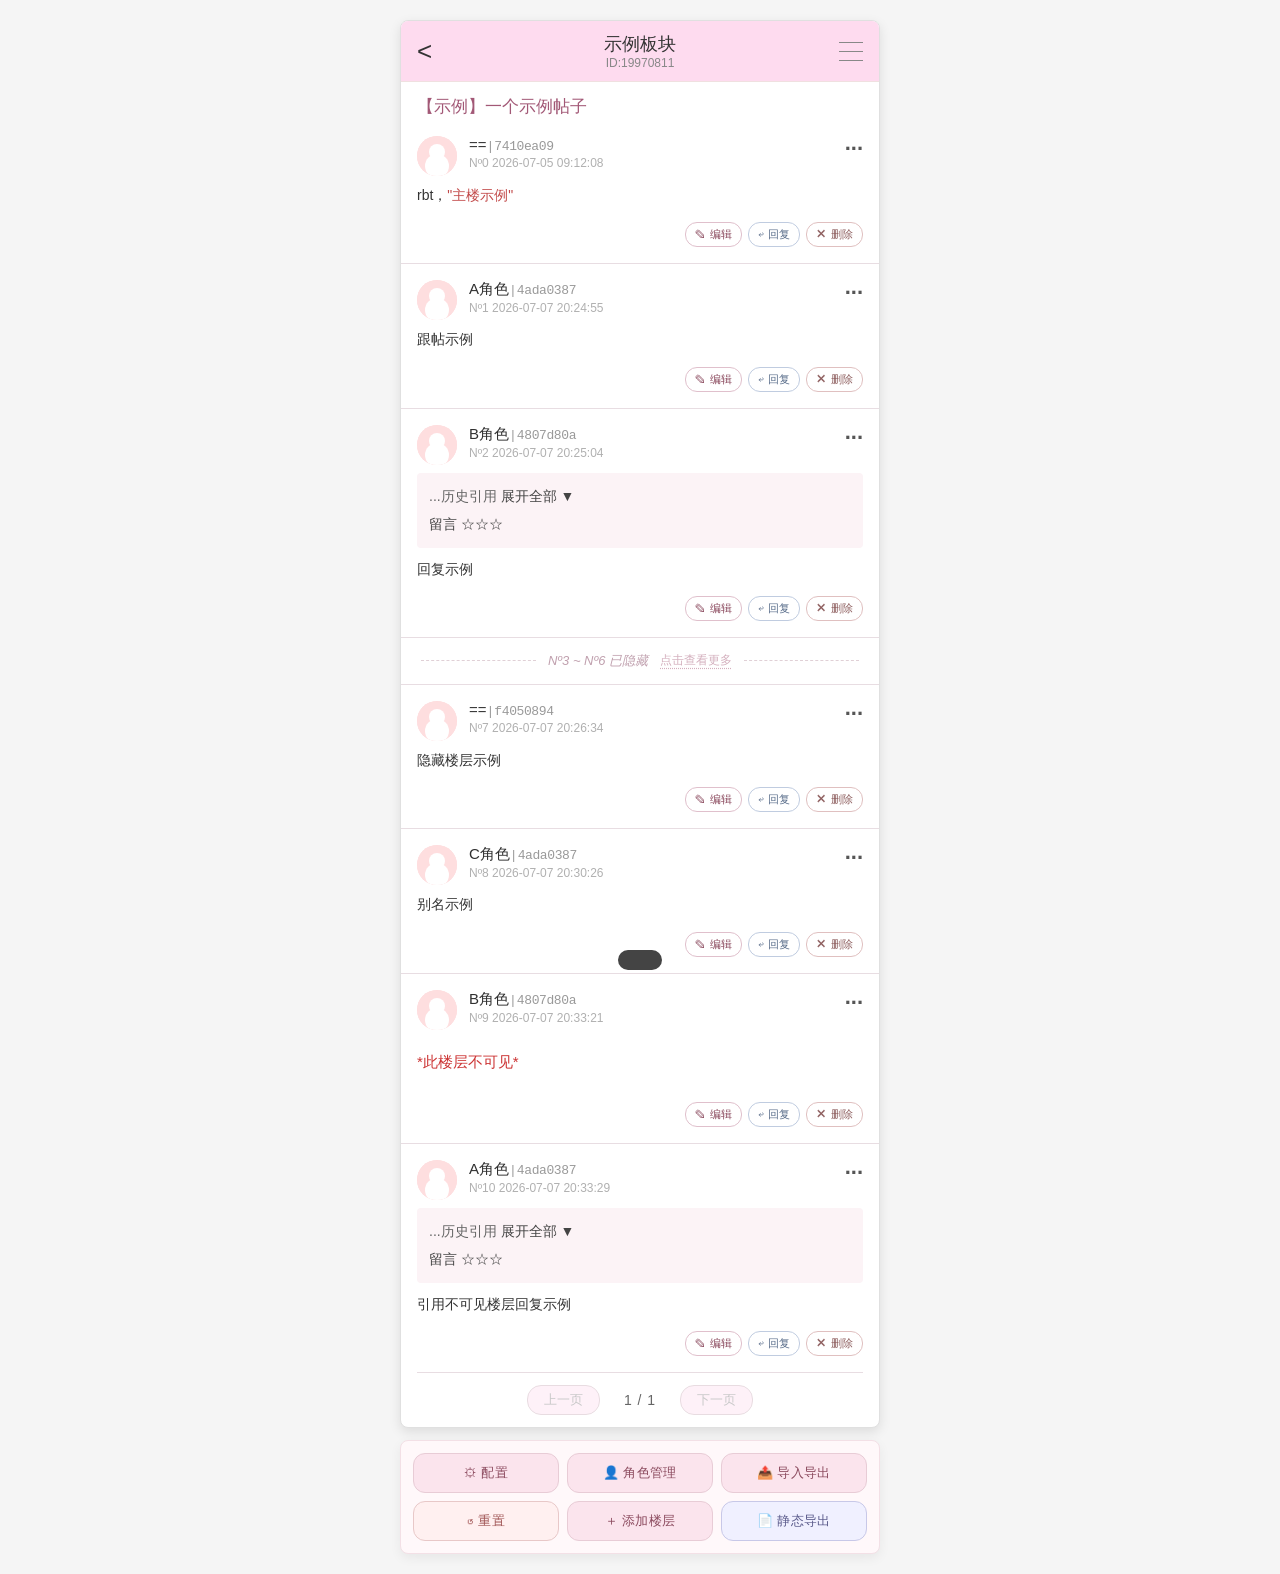
==== commit 501d9353: "" ====
--- a/index.html
+++ b/index.html
@@ -183,19 +183,14 @@
     <script>
         (function() {
             const DEFAULT_CONFIG = {
-                boardName: '示例板块', boardId: '9970811',
+                boardName: '示例板块', boardId: '19970811',
                 threadTitle: '【示例】一个示例帖子',
             };
             const DEFAULT_CHARACTERS = [
                 { id: '7410ea09', name: '==', aliases: [], avatar: '', favorite: false },
                 { id: '4ada0387', name: 'A角色', aliases: ['C角色'], avatar: '', favorite: false, lastAlias: 'A角色' },
                 { id: '4807d80a', name: 'B角色', aliases: ['B角色'], avatar: '', favorite: false, lastAlias: 'B角色' },
-                { id: 'dd0edfe0', name: '==', aliases: [], avatar: '', favorite: false, lastAlias: '==' },
-                { id: '35de8faa', name: '==', aliases: [], avatar: '', favorite: false, lastAlias: '==' },
-                { id: 'f3dd1890', name: '==', aliases: [], avatar: '', favorite: false, lastAlias: '==' },
                 { id: 'f4050894', name: '==', aliases: ['=='], avatar: '', favorite: false, lastAlias: '==' },
-                { id: 'c34e989d', name: '==', aliases: [], avatar: '', favorite: false, lastAlias: '==' },
-                { id: 'db317a21', name: '==', aliases: [], avatar: '', favorite: false, lastAlias: '==' },
             ];
             const DEFAULT_POSTS = [
                 { no:0, userId: '7410ea09', username: '==', time: '2026-07-05 09:12:08', content: 'rbt，<span style="color:#c24949;font-weight:500">"主楼示例"</span>' },
@@ -967,8 +962,6 @@
                 const closeBtn = e.target.closest('[data-close]');
                 if (closeBtn) { const targetId = closeBtn.getAttribute('data-close'); if(targetId) closeModal(targetId); }
             });
-            document.addEventListener('keydown', e => { if(e.key==='Escape') closeAllModals(); });
-
             document.getElementById('btnPrevPage').addEventListener('click', ()=>{ if(currentPage>0) renderPostsPage(currentPage-1); });
             document.getElementById('btnNextPage').addEventListener('click', ()=>{ const total=Math.ceil(POSTS.length/POSTS_PER_PAGE)||1; if(currentPage<total-1) renderPostsPage(currentPage+1); });
 
@@ -1820,8 +1813,6 @@
                 }
             });
 
-            document.addEventListener('keydown',e=>{ if(e.ctrlKey&&e.key==='n'){ e.preventDefault(); populatePostForm(-1); openModal('modalPostOverlay'); } if(e.ctrlKey&&e.key==='s'){ e.preventDefault(); saveToStorage(); showToast('已保存'); } });
-
             function init(){
                 loadThemePreference();
                 if(!loadFromStorage()){ CONFIG=JSON.parse(JSON.stringify(DEFAULT_CONFIG)); CHARACTERS=JSON.parse(JSON.stringify(DEFAULT_CHARACTERS)); POSTS=JSON.parse(JSON.stringify(DEFAULT_POSTS)); if(!currentThemeId) setTheme('classic', -2); }
